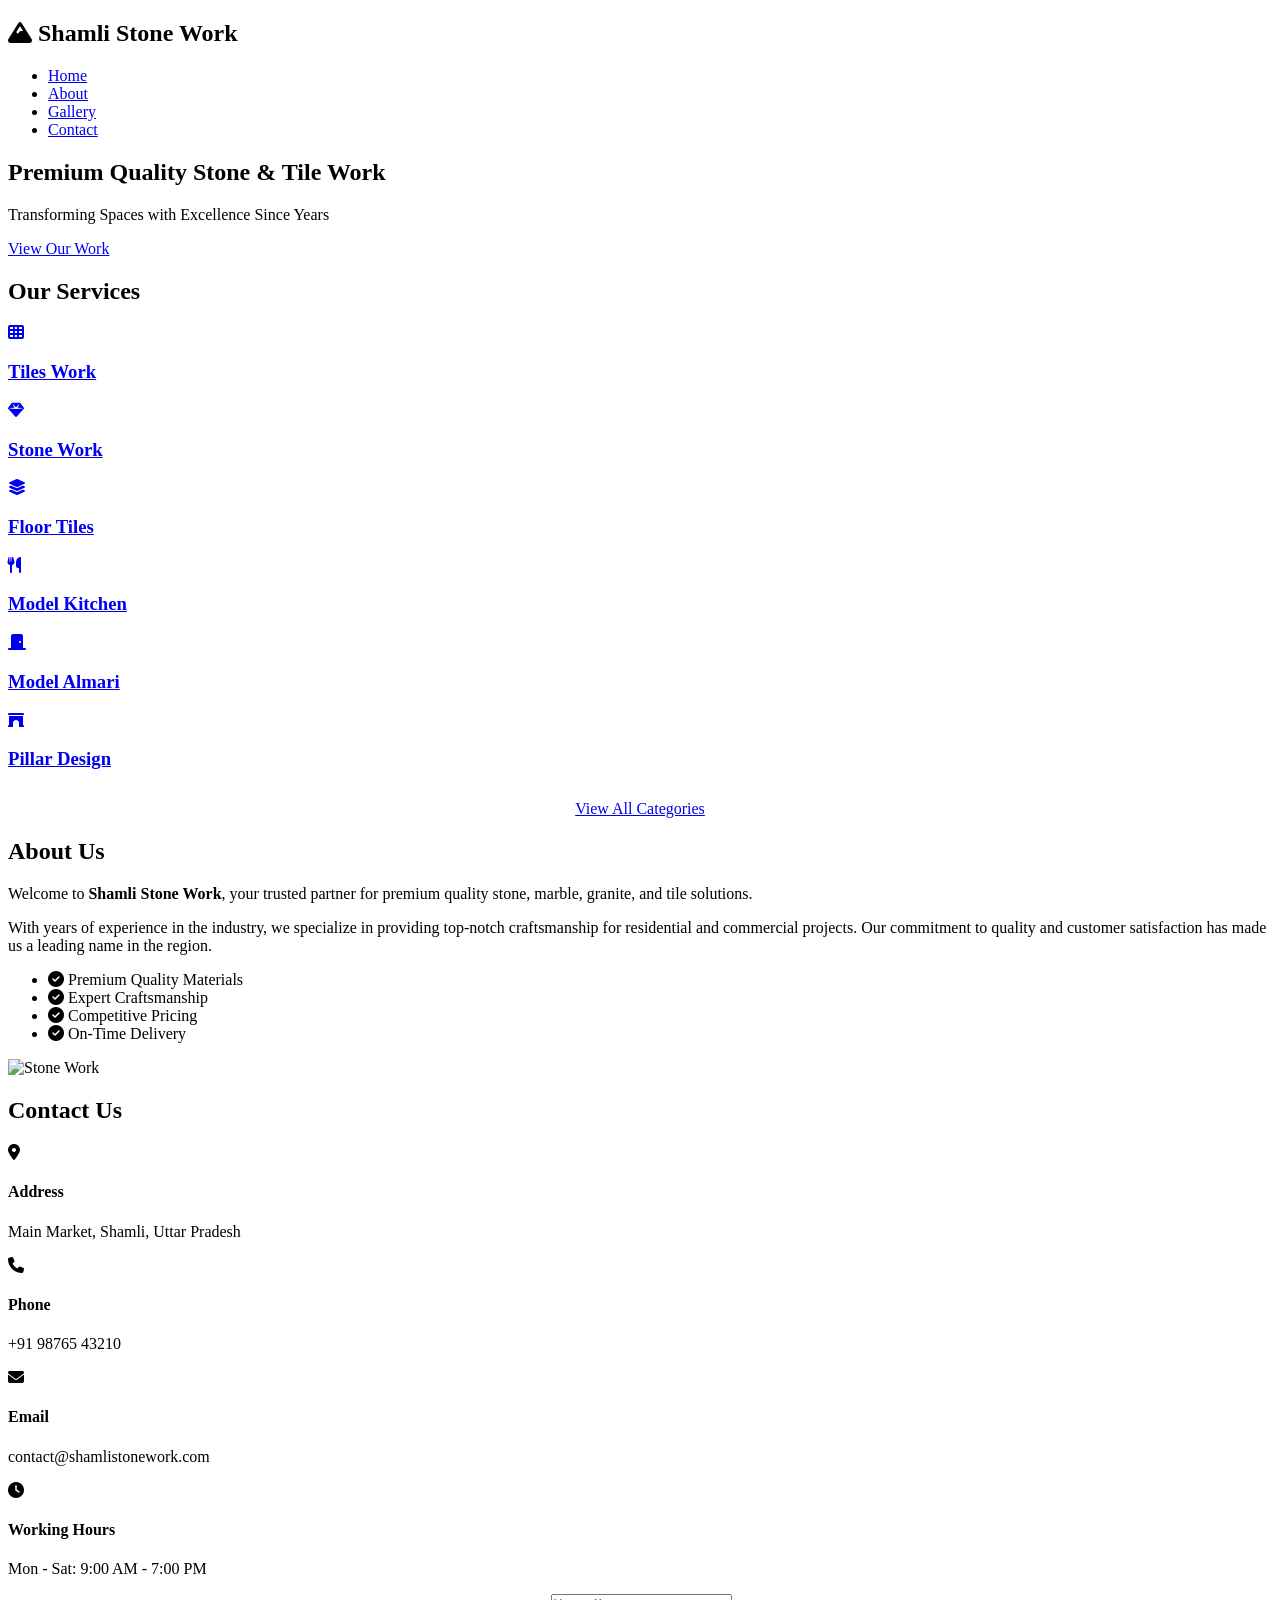
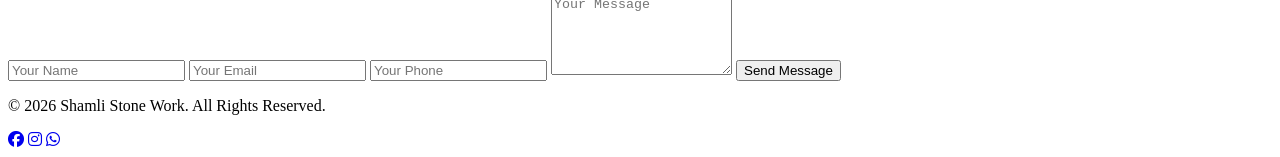
==== index.html @ d24a872f "index.html" ====
<!DOCTYPE html>
<html lang="hi">
<head>
    <meta charset="UTF-8">
    <meta name="viewport" content="width=device-width, initial-scale=1.0">
    <title>Shamli Stone Work - Premium Stone & Tile Solutions</title>
    <link rel="stylesheet" href="style.css">
    <link rel="stylesheet" href="https://cdnjs.cloudflare.com/ajax/libs/font-awesome/6.4.0/css/all.min.css">
</head>
<body>
    <!-- Navigation -->
    <nav class="navbar">
        <div class="container">
            <h1 class="logo"><i class="fas fa-mountain"></i> Shamli Stone Work</h1>
            <ul class="nav-links">
                <li><a href="#home">Home</a></li>
                <li><a href="#about">About</a></li>
                <li><a href="gallery.html">Gallery</a></li>
                <li><a href="#contact">Contact</a></li>
            </ul>
            <div class="burger">
                <div class="line1"></div>
                <div class="line2"></div>
                <div class="line3"></div>
            </div>
        </div>
    </nav>

    <!-- Hero Section -->
    <section id="home" class="hero">
        <div class="hero-content">
            <h1>Premium Quality Stone & Tile Work</h1>
            <p>Transforming Spaces with Excellence Since Years</p>
            <a href="gallery.html" class="btn-primary">View Our Work</a>
        </div>
    </section>

    <!-- Categories Section -->
    <section class="categories">
        <div class="container">
            <h2 class="section-title">Our Services</h2>
            <div class="category-grid">
                <a href="gallery.html#tiles-work" class="category-card">
                    <i class="fas fa-th"></i>
                    <h3>Tiles Work</h3>
                </a>
                <a href="gallery.html#stone" class="category-card">
                    <i class="fas fa-gem"></i>
                    <h3>Stone Work</h3>
                </a>
                <a href="gallery.html#floor-tiles" class="category-card">
                    <i class="fas fa-layer-group"></i>
                    <h3>Floor Tiles</h3>
                </a>
                <a href="gallery.html#model-kitchen" class="category-card">
                    <i class="fas fa-utensils"></i>
                    <h3>Model Kitchen</h3>
                </a>
                <a href="gallery.html#model-almari" class="category-card">
                    <i class="fas fa-door-closed"></i>
                    <h3>Model Almari</h3>
                </a>
                <a href="gallery.html#pillar-design" class="category-card">
                    <i class="fas fa-archway"></i>
                    <h3>Pillar Design</h3>
                </a>
            </div>
            <div style="text-align: center; margin-top: 30px;">
                <a href="gallery.html" class="btn-secondary">View All Categories</a>
            </div>
        </div>
    </section>

    <!-- About Section -->
    <section id="about" class="about">
        <div class="container">
            <h2 class="section-title">About Us</h2>
            <div class="about-content">
                <div class="about-text">
                    <p>Welcome to <strong>Shamli Stone Work</strong>, your trusted partner for premium quality stone, marble, granite, and tile solutions.</p>
                    <p>With years of experience in the industry, we specialize in providing top-notch craftsmanship for residential and commercial projects. Our commitment to quality and customer satisfaction has made us a leading name in the region.</p>
                    <ul class="features-list">
                        <li><i class="fas fa-check-circle"></i> Premium Quality Materials</li>
                        <li><i class="fas fa-check-circle"></i> Expert Craftsmanship</li>
                        <li><i class="fas fa-check-circle"></i> Competitive Pricing</li>
                        <li><i class="fas fa-check-circle"></i> On-Time Delivery</li>
                    </ul>
                </div>
                <div class="about-image">
                    <img src="https://images.unsplash.com/photo-1600607687939-ce8a6c25118c?w=600" alt="Stone Work">
                </div>
            </div>
        </div>
    </section>

    <!-- Contact Section -->
    <section id="contact" class="contact">
        <div class="container">
            <h2 class="section-title">Contact Us</h2>
            <div class="contact-grid">
                <div class="contact-info">
                    <div class="info-item">
                        <i class="fas fa-map-marker-alt"></i>
                        <div>
                            <h4>Address</h4>
                            <p>Main Market, Shamli, Uttar Pradesh</p>
                        </div>
                    </div>
                    <div class="info-item">
                        <i class="fas fa-phone"></i>
                        <div>
                            <h4>Phone</h4>
                            <p>+91 98765 43210</p>
                        </div>
                    </div>
                    <div class="info-item">
                        <i class="fas fa-envelope"></i>
                        <div>
                            <h4>Email</h4>
                            <p>contact@shamlistonework.com</p>
                        </div>
                    </div>
                    <div class="info-item">
                        <i class="fas fa-clock"></i>
                        <div>
                            <h4>Working Hours</h4>
                            <p>Mon - Sat: 9:00 AM - 7:00 PM</p>
                        </div>
                    </div>
                </div>
                <div class="contact-form">
                    <form>
                        <input type="text" placeholder="Your Name" required>
                        <input type="email" placeholder="Your Email" required>
                        <input type="tel" placeholder="Your Phone">
                        <textarea rows="5" placeholder="Your Message" required></textarea>
                        <button type="submit" class="btn-primary">Send Message</button>
                    </form>
                </div>
            </div>
        </div>
    </section>

    <!-- Footer -->
    <footer>
        <div class="container">
            <p>&copy; 2026 Shamli Stone Work. All Rights Reserved.</p>
            <div class="social-links">
                <a href="#"><i class="fab fa-facebook"></i></a>
                <a href="#"><i class="fab fa-instagram"></i></a>
                <a href="#"><i class="fab fa-whatsapp"></i></a>
            </div>
        </div>
    </footer>

    <script src="script.js"></script>
</body>
      </html>
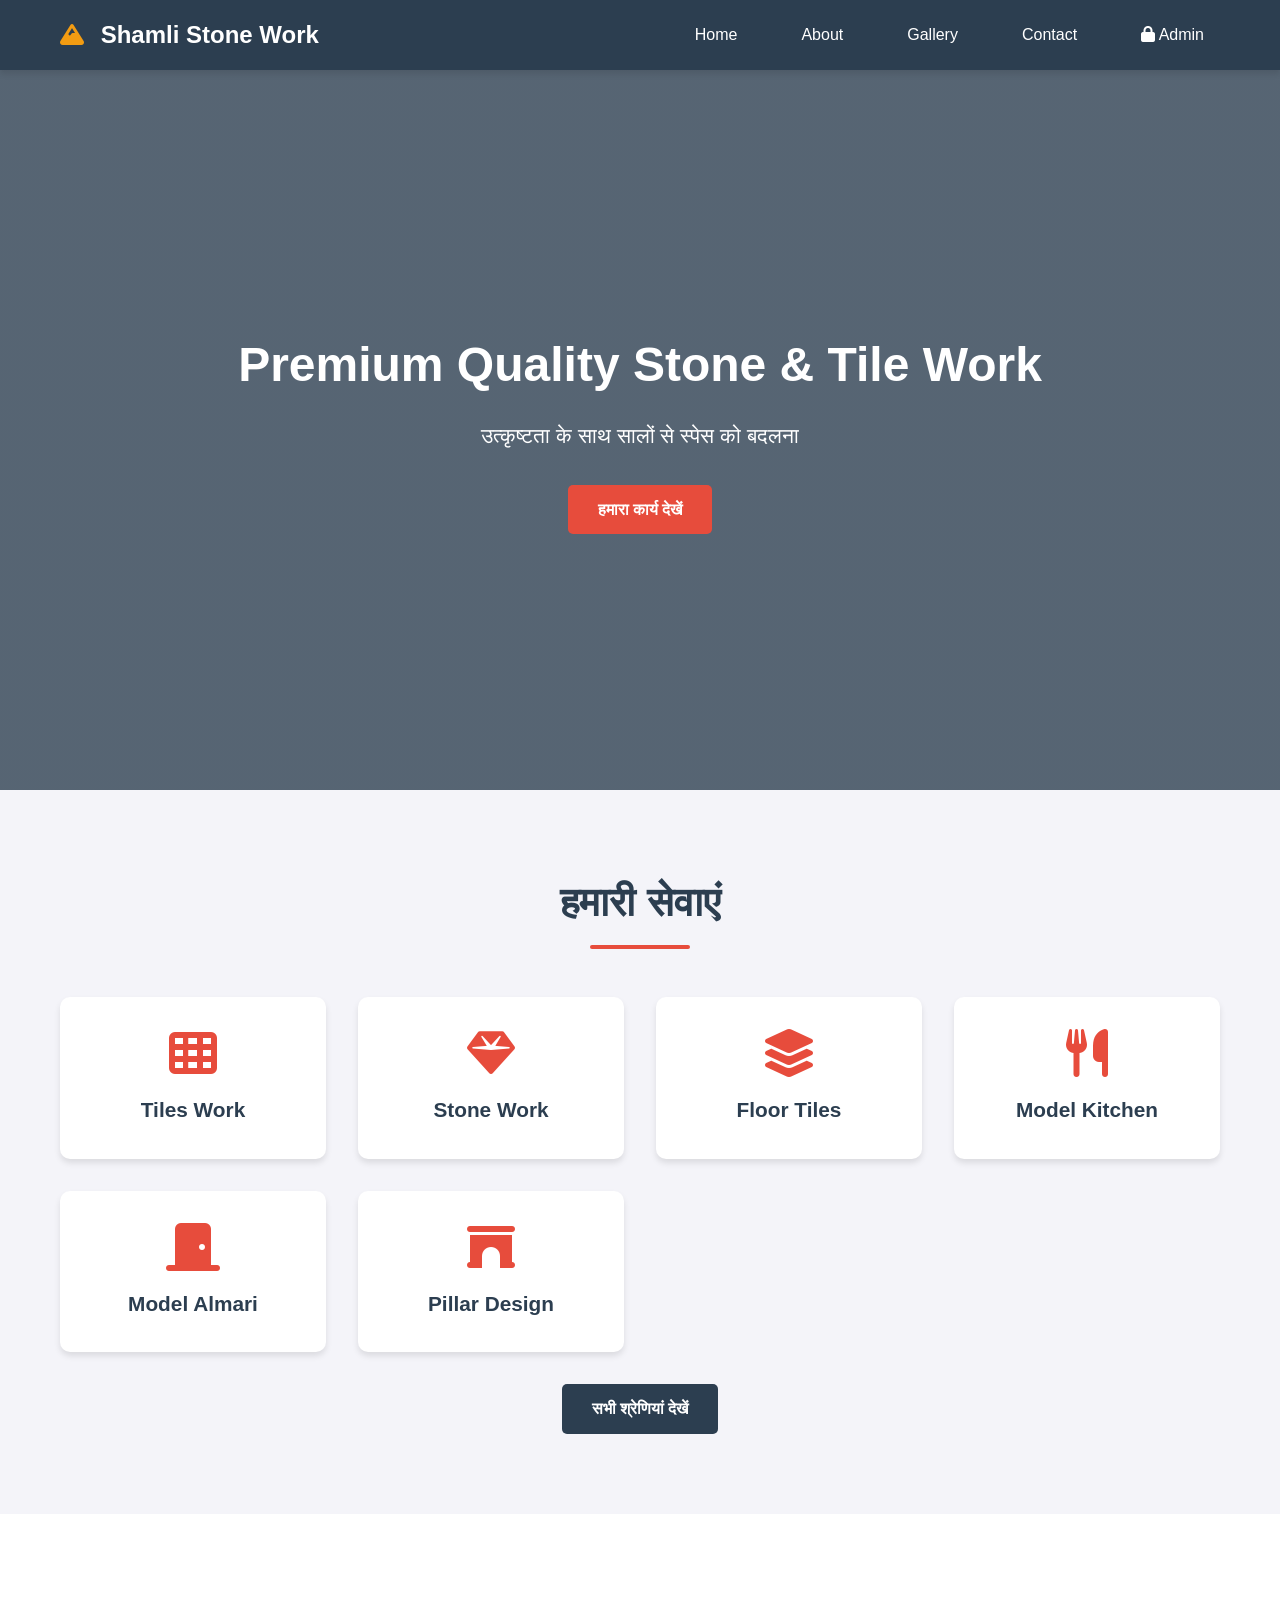
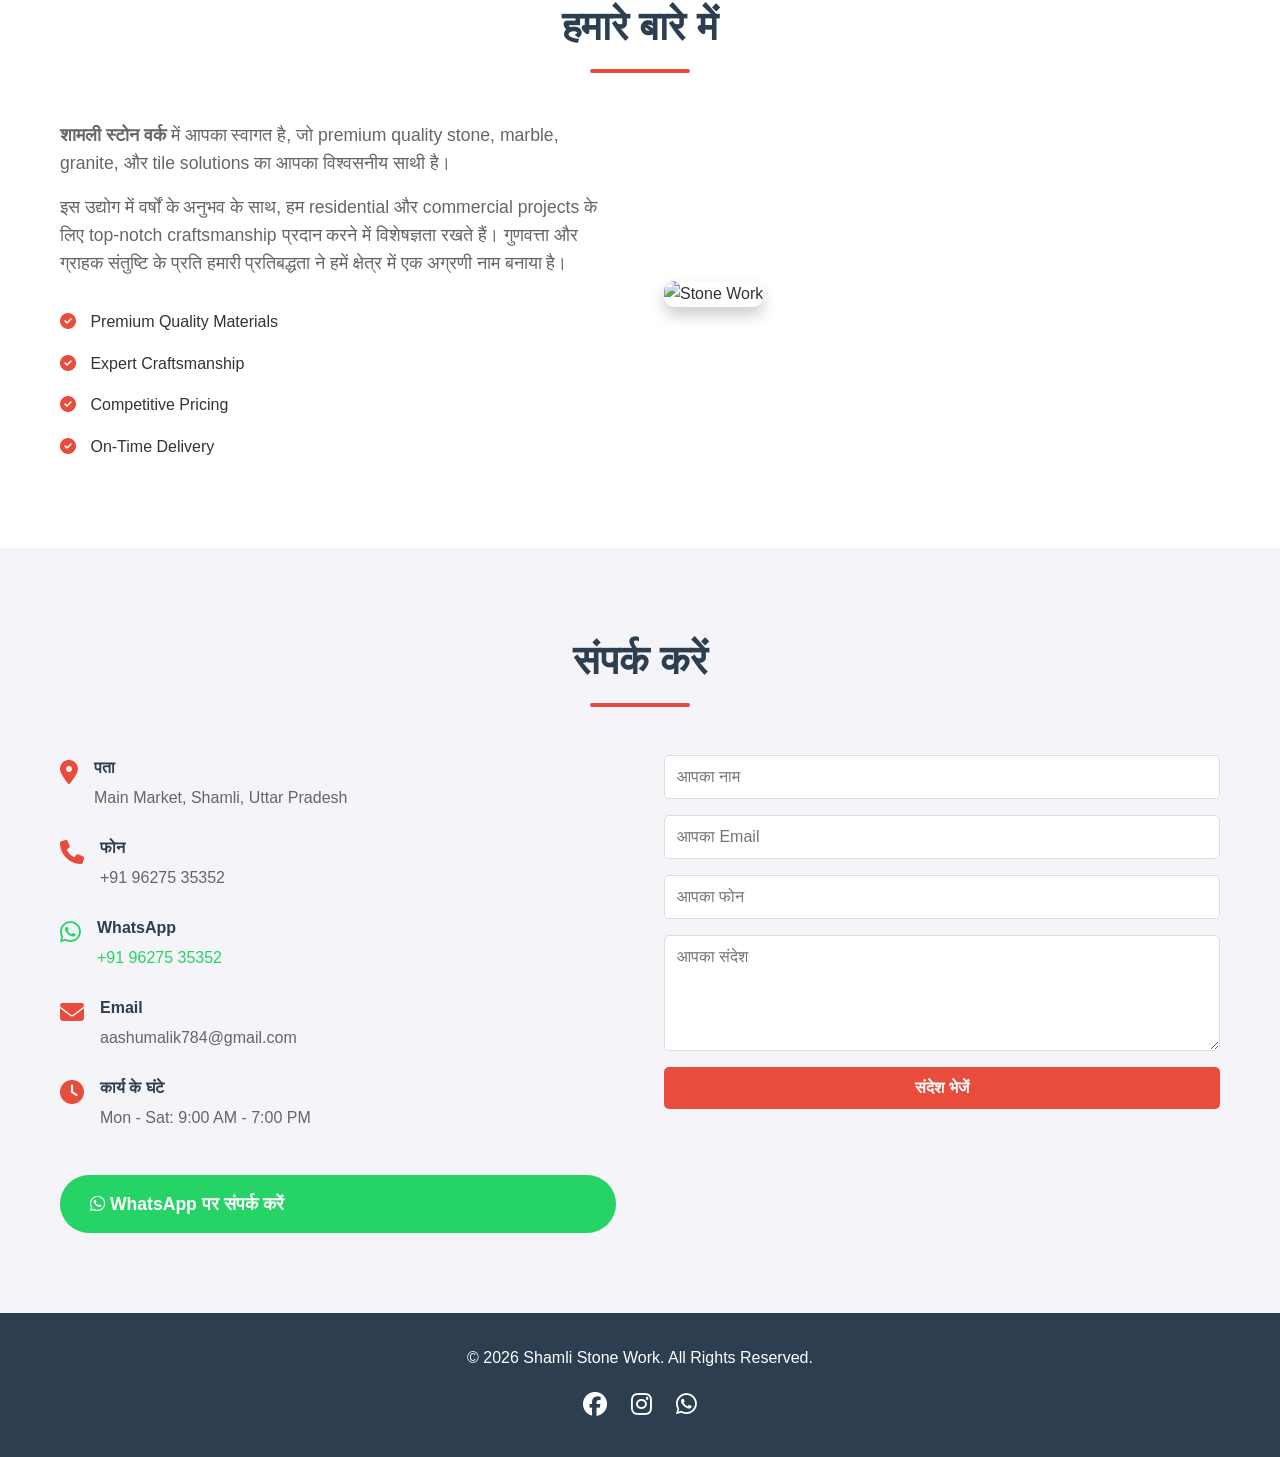
==== commit 160ef362: "index.html Updated the index.html file to include Hindi translations for various sections, added an " ====
--- a/index.html
+++ b/index.html
@@ -17,6 +17,7 @@
                 <li><a href="#about">About</a></li>
                 <li><a href="gallery.html">Gallery</a></li>
                 <li><a href="#contact">Contact</a></li>
+                <li><a href="login.html" class="admin-link"><i class="fas fa-lock"></i> Admin</a></li>
             </ul>
             <div class="burger">
                 <div class="line1"></div>
@@ -30,15 +31,15 @@
     <section id="home" class="hero">
         <div class="hero-content">
             <h1>Premium Quality Stone & Tile Work</h1>
-            <p>Transforming Spaces with Excellence Since Years</p>
-            <a href="gallery.html" class="btn-primary">View Our Work</a>
+            <p>उत्कृष्टता के साथ सालों से स्पेस को बदलना</p>
+            <a href="gallery.html" class="btn-primary">हमारा कार्य देखें</a>
         </div>
     </section>
 
     <!-- Categories Section -->
     <section class="categories">
         <div class="container">
-            <h2 class="section-title">Our Services</h2>
+            <h2 class="section-title">हमारी सेवाएं</h2>
             <div class="category-grid">
                 <a href="gallery.html#tiles-work" class="category-card">
                     <i class="fas fa-th"></i>
@@ -66,7 +67,7 @@
                 </a>
             </div>
             <div style="text-align: center; margin-top: 30px;">
-                <a href="gallery.html" class="btn-secondary">View All Categories</a>
+                <a href="gallery.html" class="btn-secondary">सभी श्रेणियां देखें</a>
             </div>
         </div>
     </section>
@@ -74,11 +75,11 @@
     <!-- About Section -->
     <section id="about" class="about">
         <div class="container">
-            <h2 class="section-title">About Us</h2>
+            <h2 class="section-title">हमारे बारे में</h2>
             <div class="about-content">
                 <div class="about-text">
-                    <p>Welcome to <strong>Shamli Stone Work</strong>, your trusted partner for premium quality stone, marble, granite, and tile solutions.</p>
-                    <p>With years of experience in the industry, we specialize in providing top-notch craftsmanship for residential and commercial projects. Our commitment to quality and customer satisfaction has made us a leading name in the region.</p>
+                    <p><strong>शामली स्टोन वर्क</strong> में आपका स्वागत है, जो premium quality stone, marble, granite, और tile solutions का आपका विश्वसनीय साथी है।</p>
+                    <p>इस उद्योग में वर्षों के अनुभव के साथ, हम residential और commercial projects के लिए top-notch craftsmanship प्रदान करने में विशेषज्ञता रखते हैं। गुणवत्ता और ग्राहक संतुष्टि के प्रति हमारी प्रतिबद्धता ने हमें क्षेत्र में एक अग्रणी नाम बनाया है।</p>
                     <ul class="features-list">
                         <li><i class="fas fa-check-circle"></i> Premium Quality Materials</li>
                         <li><i class="fas fa-check-circle"></i> Expert Craftsmanship</li>
@@ -96,45 +97,55 @@
     <!-- Contact Section -->
     <section id="contact" class="contact">
         <div class="container">
-            <h2 class="section-title">Contact Us</h2>
+            <h2 class="section-title">संपर्क करें</h2>
             <div class="contact-grid">
                 <div class="contact-info">
                     <div class="info-item">
                         <i class="fas fa-map-marker-alt"></i>
                         <div>
-                            <h4>Address</h4>
+                            <h4>पता</h4>
                             <p>Main Market, Shamli, Uttar Pradesh</p>
                         </div>
                     </div>
                     <div class="info-item">
                         <i class="fas fa-phone"></i>
                         <div>
-                            <h4>Phone</h4>
-                            <p>+91 98765 43210</p>
+                            <h4>फोन</h4>
+                            <p><a href="tel:+919627535352" style="color: inherit; text-decoration: none;">+91 96275 35352</a></p>
+                        </div>
+                    </div>
+                    <div class="info-item">
+                        <i class="fab fa-whatsapp" style="color: #25D366;"></i>
+                        <div>
+                            <h4>WhatsApp</h4>
+                            <p><a href="https://wa.me/919627535352" target="_blank" style="color: #25D366; text-decoration: none;">+91 96275 35352</a></p>
                         </div>
                     </div>
                     <div class="info-item">
                         <i class="fas fa-envelope"></i>
                         <div>
                             <h4>Email</h4>
-                            <p>contact@shamlistonework.com</p>
+                            <p><a href="mailto:aashumalik784@gmail.com" style="color: inherit; text-decoration: none;">aashumalik784@gmail.com</a></p>
                         </div>
                     </div>
                     <div class="info-item">
                         <i class="fas fa-clock"></i>
                         <div>
-                            <h4>Working Hours</h4>
+                            <h4>कार्य के घंटे</h4>
                             <p>Mon - Sat: 9:00 AM - 7:00 PM</p>
                         </div>
                     </div>
+                    <a href="https://wa.me/919627535352" target="_blank" class="whatsapp-btn" style="display: inline-block; margin-top: 20px; padding: 15px 30px; background: #25D366; color: white; text-decoration: none; border-radius: 50px; font-weight: bold; font-size: 1.1rem;">
+                        <i class="fab fa-whatsapp"></i> WhatsApp पर संपर्क करें
+                    </a>
                 </div>
                 <div class="contact-form">
                     <form>
-                        <input type="text" placeholder="Your Name" required>
-                        <input type="email" placeholder="Your Email" required>
-                        <input type="tel" placeholder="Your Phone">
-                        <textarea rows="5" placeholder="Your Message" required></textarea>
-                        <button type="submit" class="btn-primary">Send Message</button>
+                        <input type="text" placeholder="आपका नाम" required>
+                        <input type="email" placeholder="आपका Email" required>
+                        <input type="tel" placeholder="आपका फोन">
+                        <textarea rows="5" placeholder="आपका संदेश" required></textarea>
+                        <button type="submit" class="btn-primary">संदेश भेजें</button>
                     </form>
                 </div>
             </div>
@@ -146,13 +157,13 @@
         <div class="container">
             <p>&copy; 2026 Shamli Stone Work. All Rights Reserved.</p>
             <div class="social-links">
-                <a href="#"><i class="fab fa-facebook"></i></a>
-                <a href="#"><i class="fab fa-instagram"></i></a>
-                <a href="#"><i class="fab fa-whatsapp"></i></a>
+                <a href="https://facebook.com" target="_blank" class="facebook"><i class="fab fa-facebook"></i></a>
+                <a href="https://instagram.com" target="_blank" class="instagram"><i class="fab fa-instagram"></i></a>
+                <a href="https://wa.me/919627535352" target="_blank" class="whatsapp"><i class="fab fa-whatsapp"></i></a>
             </div>
         </div>
     </footer>
 
     <script src="script.js"></script>
 </body>
-      </html>
+</html>
--- a/style.css
+++ b/style.css
@@ -0,0 +1,554 @@
+/* Reset & Base Styles */
+* {
+    margin: 0;
+    padding: 0;
+    box-sizing: border-box;
+}
+
+:root {
+    --primary-color: #2c3e50;
+    --secondary-color: #e74c3c;
+    --accent-color: #f39c12;
+    --text-dark: #333;
+    --text-light: #666;
+    --bg-light: #f4f4f9;
+    --white: #ffffff;
+    --shadow: 0 4px 6px rgba(0,0,0,0.1);
+    --shadow-hover: 0 8px 15px rgba(0,0,0,0.2);
+}
+
+body {
+    font-family: 'Segoe UI', Tahoma, Geneva, Verdana, sans-serif;
+    line-height: 1.6;
+    color: var(--text-dark);
+    overflow-x: hidden;
+}
+
+.container {
+    max-width: 1200px;
+    margin: 0 auto;
+    padding: 0 20px;
+}
+
+/* Navigation */
+.navbar {
+    background: var(--primary-color);
+    color: var(--white);
+    padding: 1rem 0;
+    position: sticky;
+    top: 0;
+    z-index: 1000;
+    box-shadow: var(--shadow);
+}
+
+.navbar .container {
+    display: flex;
+    justify-content: space-between;
+    align-items: center;
+}
+
+.logo {
+    font-size: 1.5rem;
+    font-weight: bold;
+}
+
+.logo i {
+    color: var(--accent-color);
+    margin-right: 10px;
+}
+
+.nav-links {
+    display: flex;
+    list-style: none;
+    gap: 2rem;
+}
+
+.nav-links a {
+    color: var(--white);
+    text-decoration: none;
+    font-weight: 500;
+    transition: color 0.3s;
+    padding: 0.5rem 1rem;
+    border-radius: 5px;
+}
+
+.nav-links a:hover,
+.nav-links a.active {
+    color: var(--accent-color);
+    background: rgba(255,255,255,0.1);
+}
+
+.burger {
+    display: none;
+    flex-direction: column;
+    cursor: pointer;
+    gap: 5px;
+}
+
+.burger div {
+    width: 25px;
+    height: 3px;
+    background: var(--white);
+    transition: 0.3s;
+}
+
+/* Hero Section */
+.hero {
+    background: linear-gradient(rgba(44, 62, 80, 0.8), rgba(44, 62, 80, 0.8)),
+                url('https://images.unsplash.com/photo-1600585154340-be6161a56a0c?w=1200') center/cover;
+    height: 80vh;
+    display: flex;
+    align-items: center;
+    justify-content: center;
+    text-align: center;
+    color: var(--white);
+}
+
+.hero-content h1 {
+    font-size: 3rem;
+    margin-bottom: 1rem;
+    animation: fadeInUp 1s ease;
+}
+
+.hero-content p {
+    font-size: 1.3rem;
+    margin-bottom: 2rem;
+    animation: fadeInUp 1s ease 0.2s both;
+}
+
+/* Buttons */
+.btn-primary, .btn-secondary {
+    display: inline-block;
+    padding: 12px 30px;
+    border: none;
+    border-radius: 5px;
+    cursor: pointer;
+    font-size: 1rem;
+    text-decoration: none;
+    transition: all 0.3s;
+    font-weight: 600;
+}
+
+.btn-primary {
+    background: var(--secondary-color);
+    color: var(--white);
+}
+
+.btn-primary:hover {
+    background: #c0392b;
+    transform: translateY(-2px);
+    box-shadow: var(--shadow-hover);
+}
+
+.btn-secondary {
+    background: var(--primary-color);
+    color: var(--white);
+}
+
+.btn-secondary:hover {
+    background: #1a252f;
+    transform: translateY(-2px);
+}
+
+/* Section Titles */
+.section-title {
+    text-align: center;
+    font-size: 2.5rem;
+    margin-bottom: 3rem;
+    color: var(--primary-color);
+    position: relative;
+    padding-bottom: 15px;
+}
+
+.section-title::after {
+    content: '';
+    position: absolute;
+    bottom: 0;
+    left: 50%;
+    transform: translateX(-50%);
+    width: 100px;
+    height: 4px;
+    background: var(--secondary-color);
+    border-radius: 2px;
+}
+
+/* Categories Section */
+.categories {
+    padding: 5rem 0;
+    background: var(--bg-light);
+}
+
+.category-grid {
+    display: grid;
+    grid-template-columns: repeat(auto-fit, minmax(250px, 1fr));
+    gap: 2rem;
+    margin-bottom: 2rem;
+}
+
+.category-card {
+    background: var(--white);
+    padding: 2rem;
+    border-radius: 10px;
+    text-align: center;
+    text-decoration: none;
+    color: var(--text-dark);
+    box-shadow: var(--shadow);
+    transition: all 0.3s;
+}
+
+.category-card:hover {
+    transform: translateY(-10px);
+    box-shadow: var(--shadow-hover);
+}
+
+.category-card i {
+    font-size: 3rem;
+    color: var(--secondary-color);
+    margin-bottom: 1rem;
+}
+
+.category-card h3 {
+    color: var(--primary-color);
+    font-size: 1.3rem;
+}
+
+/* About Section */
+.about {
+    padding: 5rem 0;
+}
+
+.about-content {
+    display: grid;
+    grid-template-columns: 1fr 1fr;
+    gap: 3rem;
+    align-items: center;
+}
+
+.about-text p {
+    margin-bottom: 1rem;
+    color: var(--text-light);
+    font-size: 1.1rem;
+}
+
+.features-list {
+    list-style: none;
+    margin-top: 1.5rem;
+}
+
+.features-list li {
+    padding: 0.5rem 0;
+    color: var(--text-dark);
+}
+
+.features-list i {
+    color: var(--secondary-color);
+    margin-right: 10px;
+}
+
+.about-image img {
+    width: 100%;
+    border-radius: 10px;
+    box-shadow: var(--shadow-hover);
+}
+
+/* Contact Section */
+.contact {
+    padding: 5rem 0;
+    background: var(--bg-light);
+}
+
+.contact-grid {
+    display: grid;
+    grid-template-columns: 1fr 1fr;
+    gap: 3rem;
+}
+
+.contact-info {
+    display: flex;
+    flex-direction: column;
+    gap: 1.5rem;
+}
+
+.info-item {
+    display: flex;
+    gap: 1rem;
+    align-items: flex-start;
+}
+
+.info-item i {
+    font-size: 1.5rem;
+    color: var(--secondary-color);
+    margin-top: 5px;
+}
+
+.info-item h4 {
+    color: var(--primary-color);
+    margin-bottom: 0.3rem;
+}
+
+.info-item p {
+    color: var(--text-light);
+}
+
+.contact-form form {
+    display: flex;
+    flex-direction: column;
+    gap: 1rem;
+}
+
+.contact-form input,
+.contact-form textarea {
+    padding: 12px;
+    border: 1px solid #ddd;
+    border-radius: 5px;
+    font-size: 1rem;
+    font-family: inherit;
+}
+
+.contact-form input:focus,
+.contact-form textarea:focus {
+    outline: none;
+    border-color: var(--secondary-color);
+}
+
+/* Footer */
+footer {
+    background: var(--primary-color);
+    color: var(--white);
+    padding: 2rem 0;
+    text-align: center;
+}
+
+.social-links {
+    margin-top: 1rem;
+}
+
+.social-links a {
+    color: var(--white);
+    font-size: 1.5rem;
+    margin: 0 10px;
+    transition: color 0.3s;
+}
+
+.social-links a:hover {
+    color: var(--accent-color);
+}
+
+/* Gallery Page Styles */
+.page-header {
+    background: linear-gradient(rgba(44, 62, 80, 0.9), rgba(44, 62, 80, 0.9)),
+                url('https://images.unsplash.com/photo-1600566753190-17f0baa2a6c3?w=1200') center/cover;
+    color: var(--white);
+    text-align: center;
+    padding: 5rem 0;
+}
+
+.page-header h1 {
+    font-size: 3rem;
+    margin-bottom: 1rem;
+}
+
+/* Gallery Filter */
+.gallery-filter {
+    padding: 2rem 0;
+    background: var(--bg-light);
+    position: sticky;
+    top: 70px;
+    z-index: 100;
+    box-shadow: var(--shadow);
+}
+
+.gallery-filter .container {
+    display: flex;
+    flex-wrap: wrap;
+    gap: 10px;
+    justify-content: center;
+}
+
+.filter-btn {
+    padding: 10px 20px;
+    border: 2px solid var(--primary-color);
+    background: var(--white);
+    color: var(--primary-color);
+    border-radius: 25px;
+    cursor: pointer;
+    font-weight: 600;
+    transition: all 0.3s;
+}
+
+.filter-btn:hover,
+.filter-btn.active {
+    background: var(--primary-color);
+    color: var(--white);
+}
+
+/* Gallery Section */
+.gallery-section {
+    padding: 3rem 0;
+}
+
+.gallery-category {
+    margin-bottom: 4rem;
+    scroll-margin-top: 150px;
+}
+
+.category-title {
+    font-size: 2rem;
+    color: var(--primary-color);
+    margin-bottom: 1.5rem;
+    padding-bottom: 10px;
+    border-bottom: 3px solid var(--secondary-color);
+    display: inline-block;
+}
+
+.category-title i {
+    margin-right: 10px;
+    color: var(--secondary-color);
+}
+
+.gallery-grid {
+    display: grid;
+    grid-template-columns: repeat(auto-fill, minmax(300px, 1fr));
+    gap: 20px;
+}
+
+.gallery-item {
+    position: relative;
+    overflow: hidden;
+    border-radius: 10px;
+    box-shadow: var(--shadow);
+    cursor: pointer;
+    height: 250px;
+}
+
+.gallery-item img {
+    width: 100%;
+    height: 100%;
+    object-fit: cover;
+    transition: transform 0.3s;
+}
+
+.gallery-item:hover img {
+    transform: scale(1.1);
+}
+
+.overlay {
+    position: absolute;
+    bottom: 0;
+    left: 0;
+    right: 0;
+    background: linear-gradient(transparent, rgba(0,0,0,0.8));
+    color: var(--white);
+    padding: 20px;
+    transform: translateY(100%);
+    transition: transform 0.3s;
+}
+
+.gallery-item:hover .overlay {
+    transform: translateY(0);
+}
+
+/* Lightbox */
+.lightbox {
+    display: none;
+    position: fixed;
+    z-index: 2000;
+    left: 0;
+    top: 0;
+    width: 100%;
+    height: 100%;
+    background: rgba(0,0,0,0.95);
+    animation: fadeIn 0.3s;
+}
+
+.lightbox-content {
+    margin: auto;
+    display: block;
+    max-width: 90%;
+    max-height: 80vh;
+    margin-top: 50px;
+    border-radius: 10px;
+}
+
+.lightbox-caption {
+    text-align: center;
+    color: var(--white);
+    padding: 20px;
+    font-size: 1.2rem;
+}
+
+.close-lightbox {
+    position: absolute;
+    top: 20px;
+    right: 40px;
+    color: var(--white);
+    font-size: 40px;
+    font-weight: bold;
+    cursor: pointer;
+    transition: 0.3s;
+}
+
+.close-lightbox:hover {
+    color: var(--secondary-color);
+}
+
+/* Animations */
+@keyframes fadeInUp {
+    from {
+        opacity: 0;
+        transform: translateY(30px);
+    }
+    to {
+        opacity: 1;
+        transform: translateY(0);
+    }
+}
+
+@keyframes fadeIn {
+    from { opacity: 0; }
+    to { opacity: 1; }
+}
+
+/* Responsive */
+@media (max-width: 768px) {
+    .nav-links {
+        position: fixed;
+        right: -100%;
+        top: 70px;
+        flex-direction: column;
+        background: var(--primary-color);
+        width: 100%;
+        text-align: center;
+        transition: 0.3s;
+        padding: 2rem 0;
+        gap: 1rem;
+    }
+
+    .nav-links.active {
+        right: 0;
+    }
+
+    .burger {
+        display: flex;
+    }
+
+    .hero-content h1 {
+        font-size: 2rem;
+    }
+
+    .about-content,
+    .contact-grid {
+        grid-template-columns: 1fr;
+    }
+
+    .gallery-filter .container {
+        overflow-x: auto;
+        flex-wrap: nowrap;
+        justify-content: flex-start;
+        padding: 0 10px;
+    }
+
+    .filter-btn {
+        flex-shrink: 0;
+    }
+  }
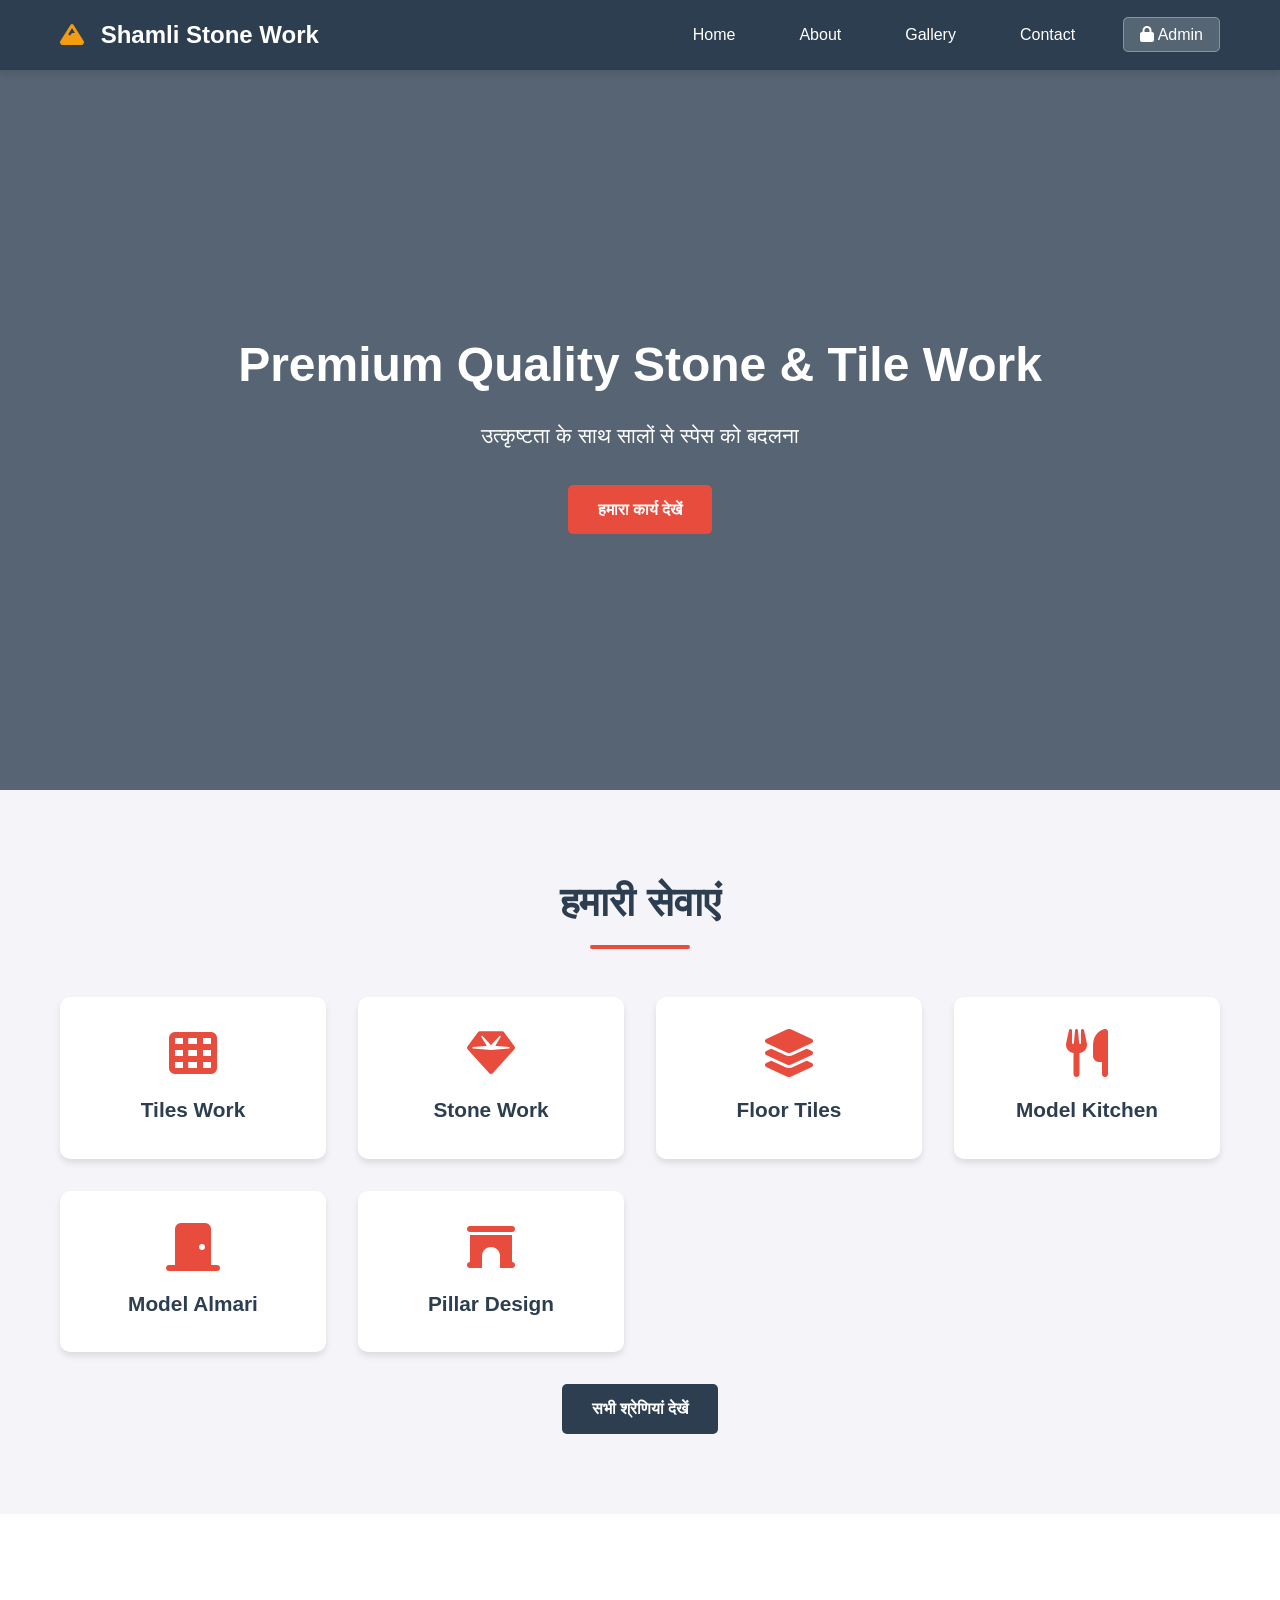
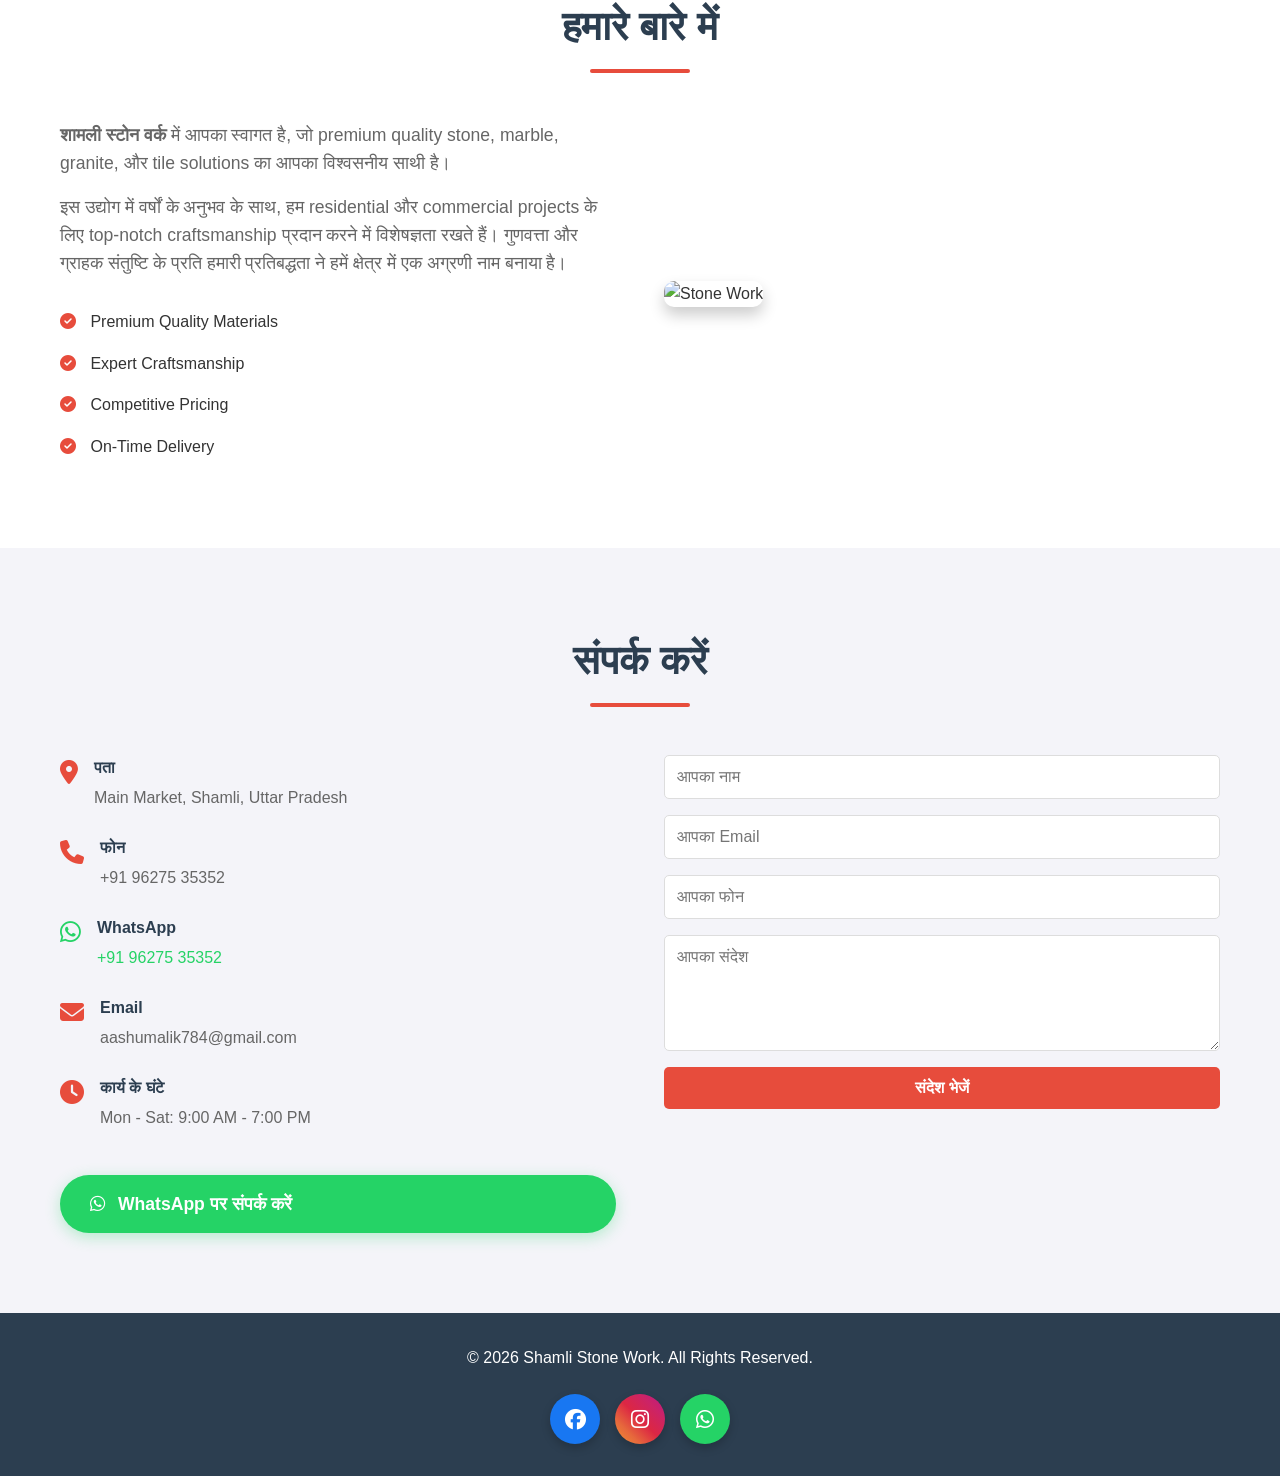
==== commit 88f058d1: "index.html" ====
--- a/index.html
+++ b/index.html
@@ -6,6 +6,18 @@
     <title>Shamli Stone Work - Premium Stone & Tile Solutions</title>
     <link rel="stylesheet" href="style.css">
     <link rel="stylesheet" href="https://cdnjs.cloudflare.com/ajax/libs/font-awesome/6.4.0/css/all.min.css">
+    
+    <!-- PWA Meta Tags -->
+    <link rel="manifest" href="manifest.json">
+    <meta name="theme-color" content="#2c3e50">
+    <meta name="mobile-web-app-capable" content="yes">
+    <meta name="apple-mobile-web-app-capable" content="yes">
+    <meta name="apple-mobile-web-app-status-bar-style" content="black-translucent">
+    <meta name="apple-mobile-web-app-title" content="Shamli Stone Work">
+    
+    <!-- Favicon -->
+    <link rel="icon" type="image/png" sizes="192x192" href="icon-192.png">
+    <link rel="apple-touch-icon" href="icon-192.png">
 </head>
 <body>
     <!-- Navigation -->
@@ -165,5 +177,18 @@
     </footer>
 
     <script src="script.js"></script>
+    
+    <!-- PWA Service Worker Registration -->
+    <script>
+        if ('serviceWorker' in navigator) {
+            navigator.serviceWorker.register('/service-worker.js')
+                .then(registration => {
+                    console.log('✅ Service Worker registered successfully:', registration.scope);
+                })
+                .catch(error => {
+                    console.log('❌ Service Worker registration failed:', error);
+                });
+        }
+    </script>
 </body>
-</html>
+        </html>
--- a/style.css
+++ b/style.css
@@ -15,6 +15,11 @@
     --white: #ffffff;
     --shadow: 0 4px 6px rgba(0,0,0,0.1);
     --shadow-hover: 0 8px 15px rgba(0,0,0,0.2);
+    /* Social Media Colors */
+    --facebook-color: #1877F2;
+    --instagram-gradient: linear-gradient(45deg, #f09433 0%, #e6683c 25%, #dc2743 50%, #cc2366 75%, #bc1888 100%);
+    --whatsapp-color: #25D366;
+    --whatsapp-dark: #128C7E;
 }
 
 body {
@@ -76,6 +81,11 @@
 .nav-links a.active {
     color: var(--accent-color);
     background: rgba(255,255,255,0.1);
+}
+
+.admin-link {
+    background: rgba(255,255,255,0.2);
+    border: 1px solid rgba(255,255,255,0.3);
 }
 
 .burger {
@@ -290,6 +300,11 @@
     color: var(--text-light);
 }
 
+/* WhatsApp Specific Icon Color */
+.info-item .fa-whatsapp {
+    color: var(--whatsapp-color) !important;
+}
+
 .contact-form form {
     display: flex;
     flex-direction: column;
@@ -311,6 +326,32 @@
     border-color: var(--secondary-color);
 }
 
+/* WhatsApp Button */
+.whatsapp-btn {
+    display: inline-block;
+    margin-top: 20px;
+    padding: 15px 30px;
+    background: var(--whatsapp-color);
+    color: white !important;
+    text-decoration: none;
+    border-radius: 50px;
+    font-weight: bold;
+    font-size: 1.1rem;
+    transition: all 0.3s;
+    box-shadow: 0 4px 15px rgba(37, 211, 102, 0.3);
+}
+
+.whatsapp-btn:hover {
+    background: var(--whatsapp-dark);
+    transform: translateY(-2px);
+    box-shadow: 0 6px 20px rgba(37, 211, 102, 0.4);
+}
+
+.whatsapp-btn i {
+    color: white !important;
+    margin-right: 8px;
+}
+
 /* Footer */
 footer {
     background: var(--primary-color);
@@ -319,19 +360,62 @@
     text-align: center;
 }
 
+/* Footer Social Links with Original Brand Colors */
 .social-links {
-    margin-top: 1rem;
+    margin-top: 1.5rem;
+    display: flex;
+    justify-content: center;
+    gap: 15px;
+    flex-wrap: wrap;
 }
 
 .social-links a {
     color: var(--white);
-    font-size: 1.5rem;
-    margin: 0 10px;
-    transition: color 0.3s;
-}
-
-.social-links a:hover {
-    color: var(--accent-color);
+    font-size: 1.3rem;
+    transition: all 0.3s;
+    width: 50px;
+    height: 50px;
+    display: flex;
+    align-items: center;
+    justify-content: center;
+    border-radius: 50%;
+    text-decoration: none;
+    box-shadow: 0 4px 10px rgba(0,0,0,0.2);
+}
+
+/* Facebook - Original Blue */
+.social-links a.facebook {
+    background: #1877F2;
+    color: white;
+}
+
+.social-links a.facebook:hover {
+    background: #0d65d9;
+    transform: translateY(-5px);
+    box-shadow: 0 8px 20px rgba(24, 119, 242, 0.5);
+}
+
+/* Instagram - Original Gradient */
+.social-links a.instagram {
+    background: linear-gradient(45deg, #f09433 0%, #e6683c 25%, #dc2743 50%, #cc2366 75%, #bc1888 100%);
+    color: white;
+}
+
+.social-links a.instagram:hover {
+    transform: translateY(-5px);
+    box-shadow: 0 8px 20px rgba(220, 39, 67, 0.5);
+}
+
+/* WhatsApp - Original Green */
+.social-links a.whatsapp {
+    background: #25D366;
+    color: white;
+}
+
+.social-links a.whatsapp:hover {
+    background: #128C7E;
+    transform: translateY(-5px);
+    box-shadow: 0 8px 20px rgba(37, 211, 102, 0.5);
 }
 
 /* Gallery Page Styles */
@@ -551,4 +635,15 @@
     .filter-btn {
         flex-shrink: 0;
     }
-  }
+
+    .social-links a {
+        width: 45px;
+        height: 45px;
+        font-size: 1.2rem;
+    }
+
+    .whatsapp-btn {
+        padding: 12px 25px;
+        font-size: 1rem;
+    }
+}
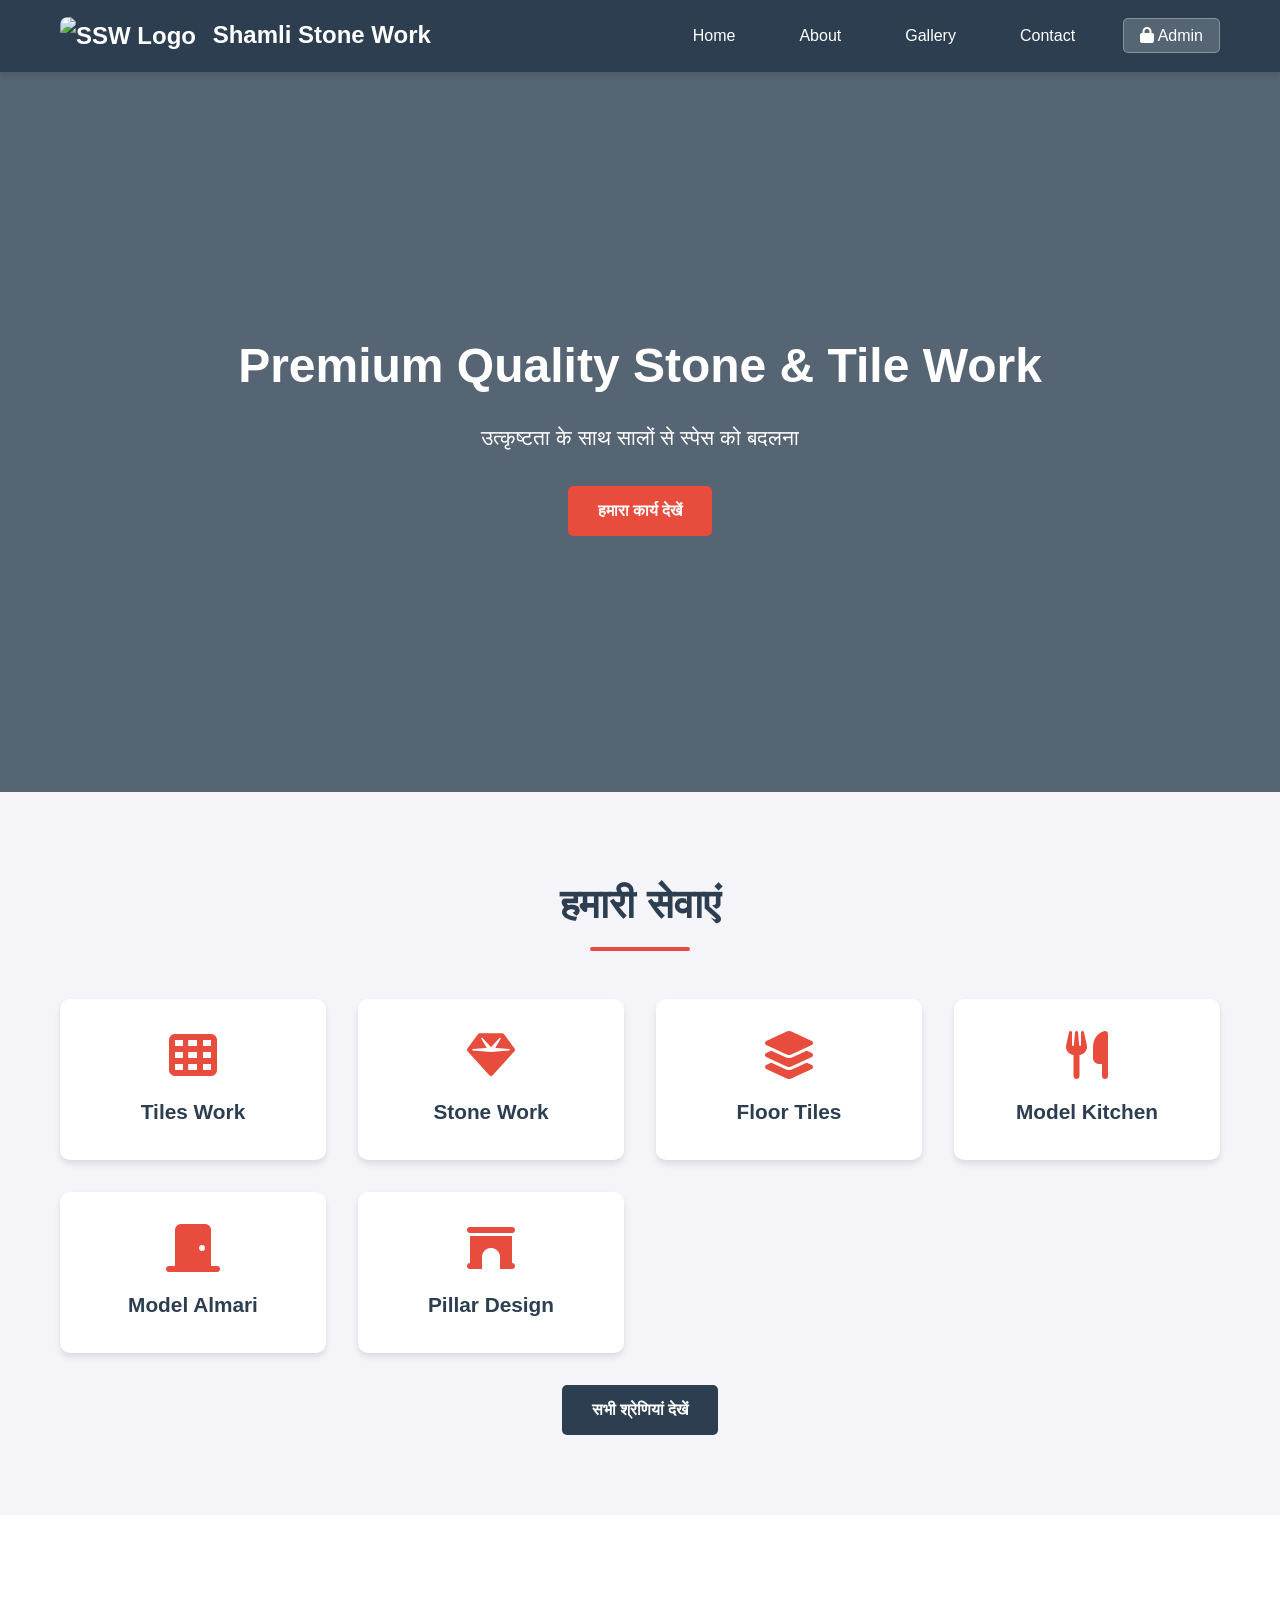
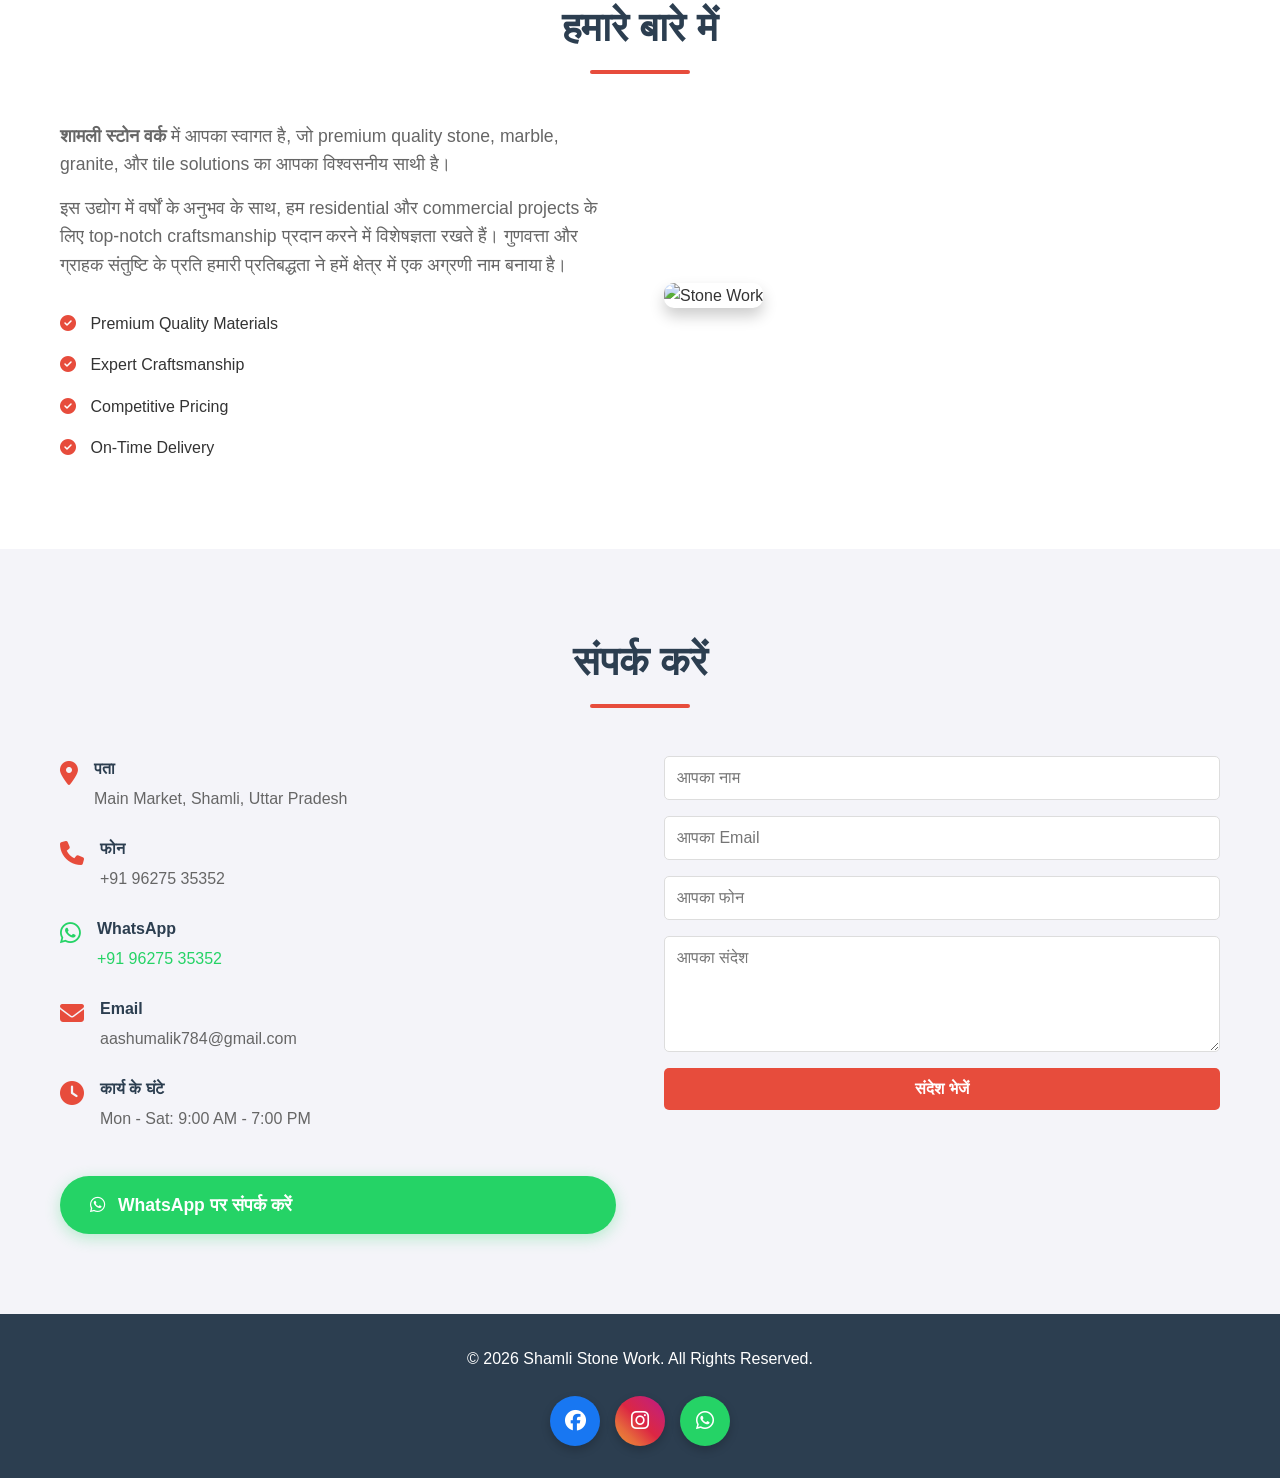
==== commit b2f8cdcf: "index.html" ====
--- a/index.html
+++ b/index.html
@@ -23,7 +23,10 @@
     <!-- Navigation -->
     <nav class="navbar">
         <div class="container">
-            <h1 class="logo"><i class="fas fa-mountain"></i> Shamli Stone Work</h1>
+            <h1 class="logo">
+                <img src="icon-192.png" alt="SSW Logo" style="height: 50px; width: 50px; vertical-align: middle; margin-right: 10px; border-radius: 8px;">
+                Shamli Stone Work
+            </h1>
             <ul class="nav-links">
                 <li><a href="#home">Home</a></li>
                 <li><a href="#about">About</a></li>
@@ -191,4 +194,4 @@
         }
     </script>
 </body>
-        </html>
+    </html>
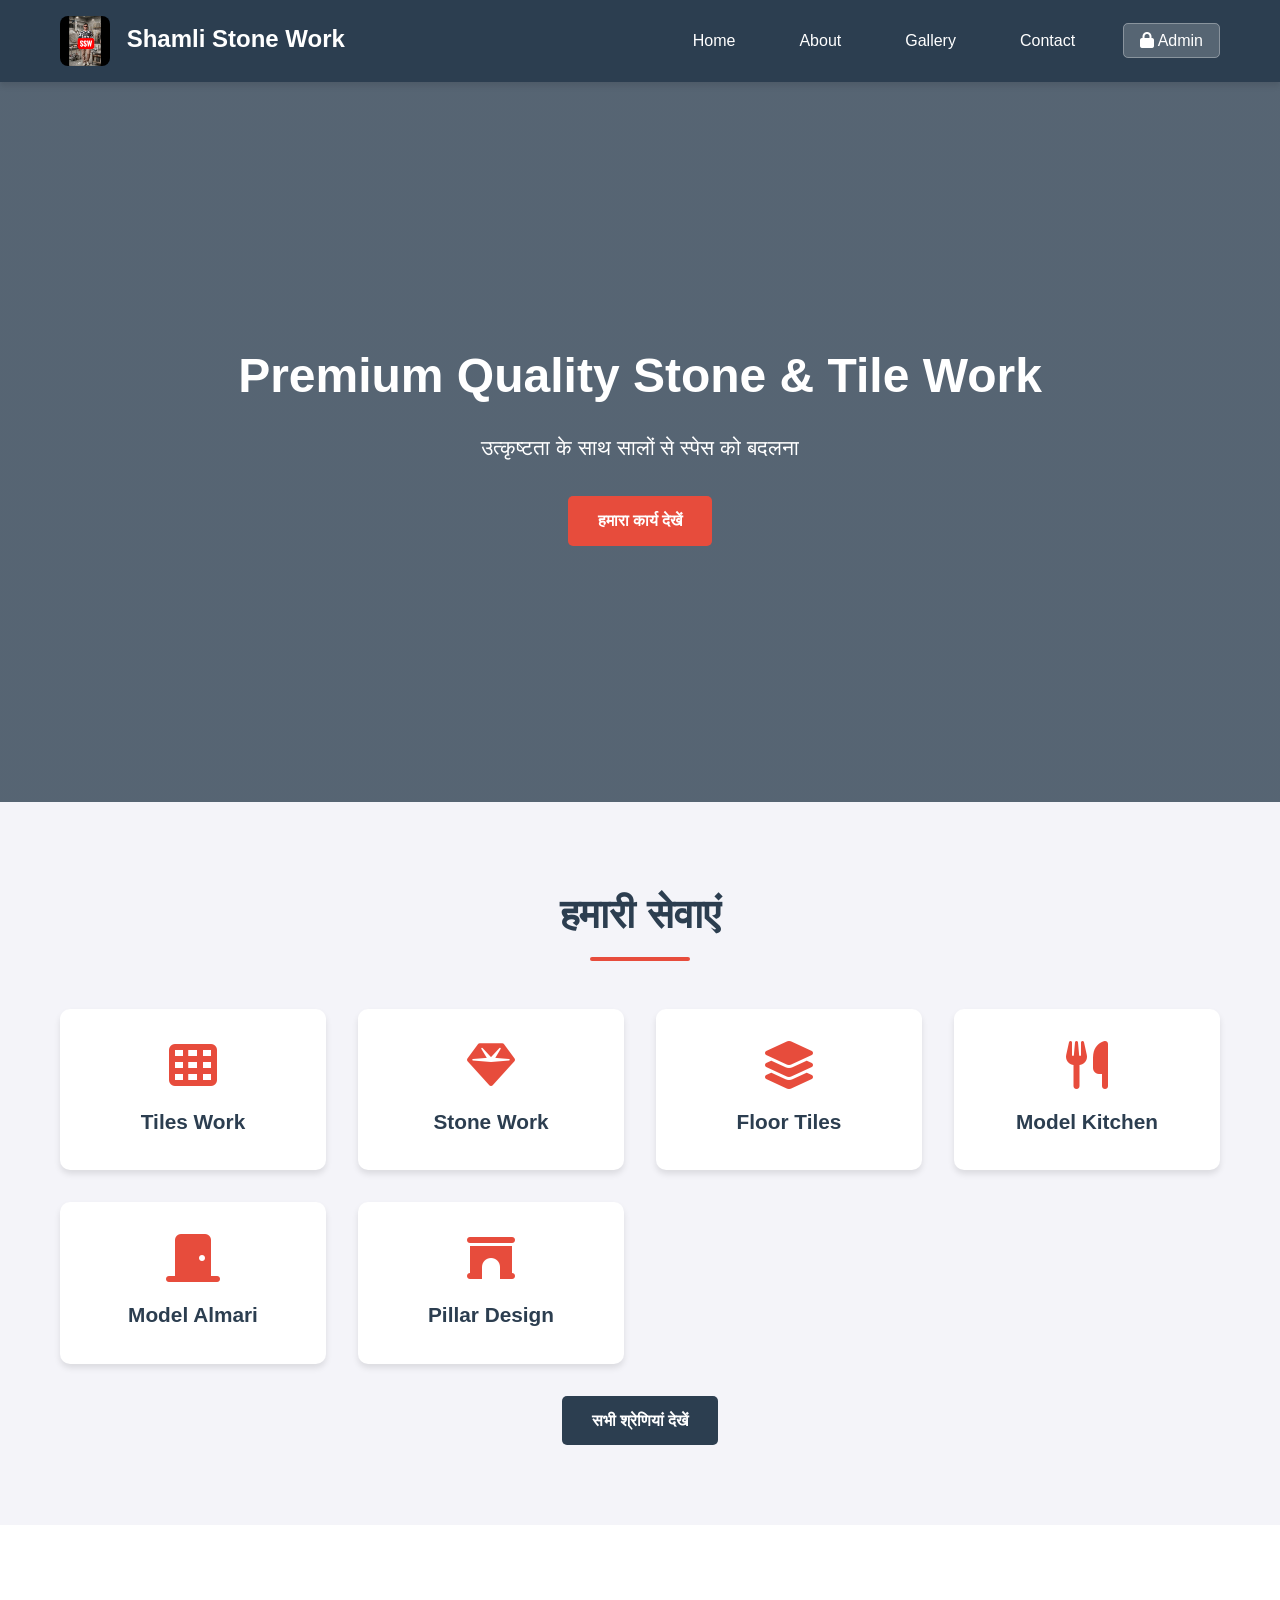
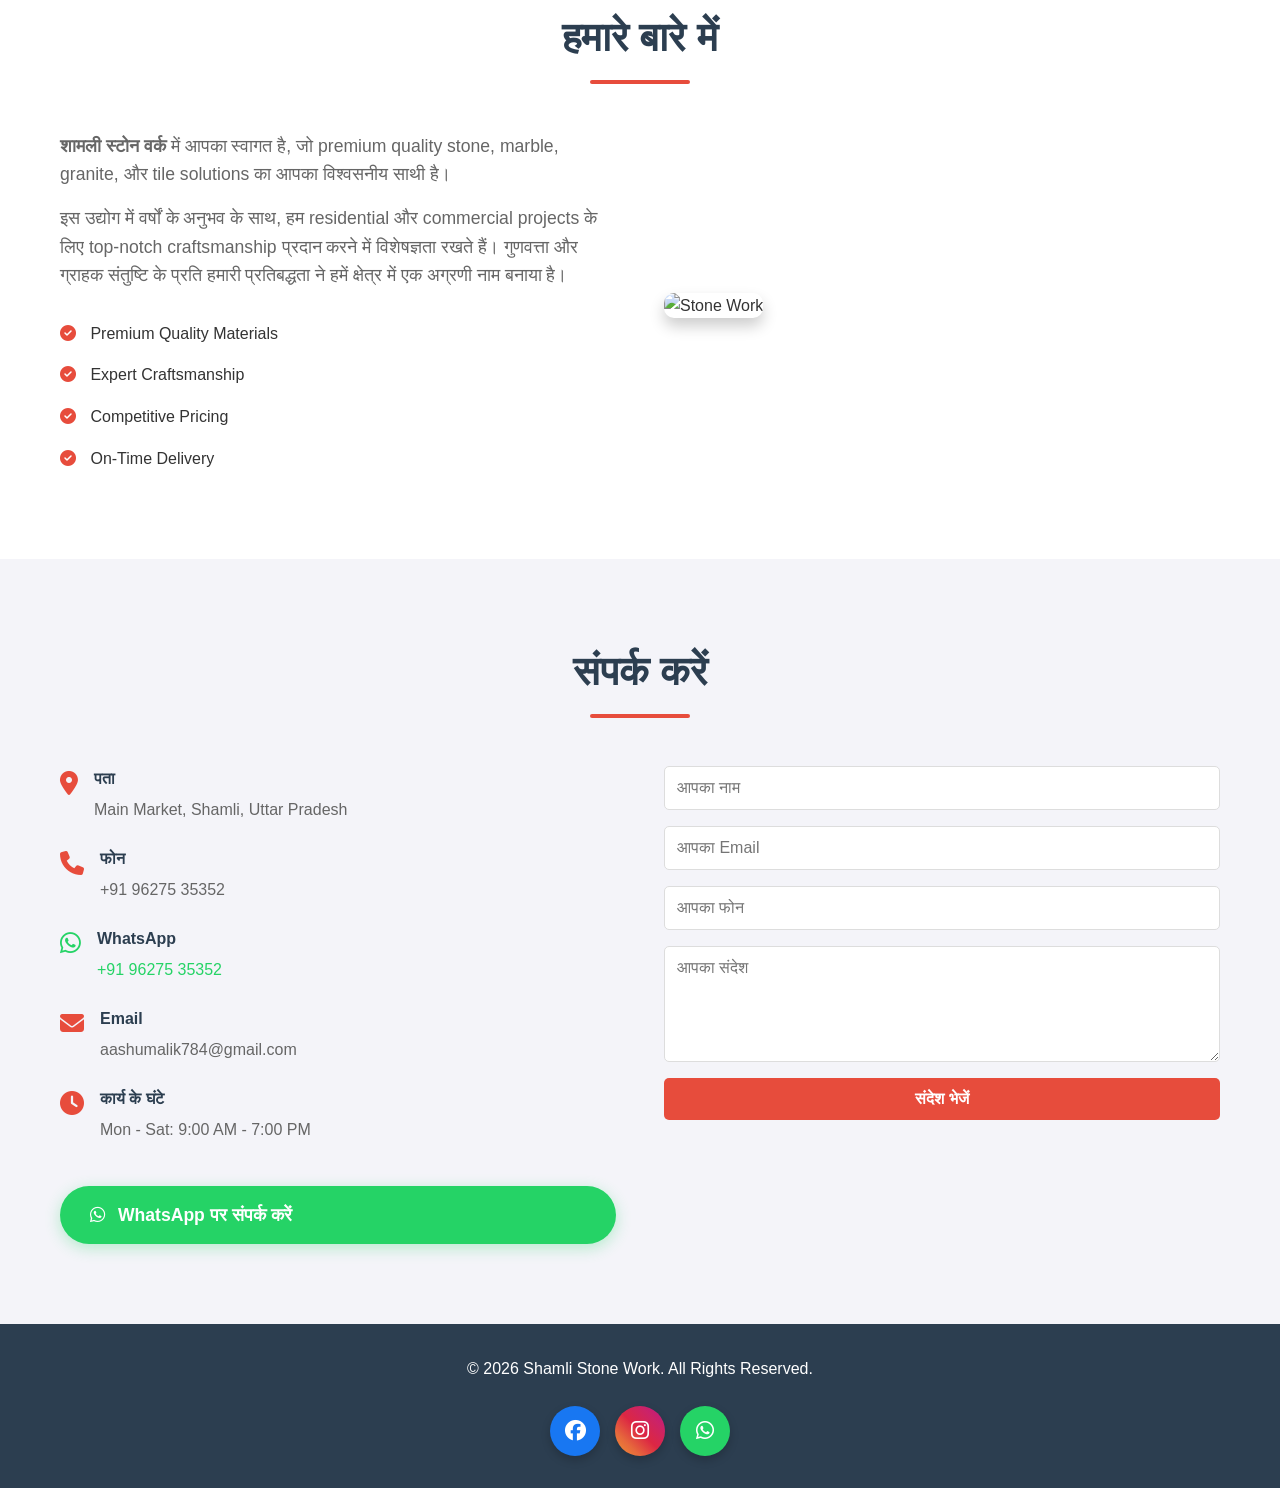
==== commit 32a73d00: "index.html" ====
--- a/index.html
+++ b/index.html
@@ -6,21 +6,16 @@
     <title>Shamli Stone Work - Premium Stone & Tile Solutions</title>
     <link rel="stylesheet" href="style.css">
     <link rel="stylesheet" href="https://cdnjs.cloudflare.com/ajax/libs/font-awesome/6.4.0/css/all.min.css">
-    
-    <!-- PWA Meta Tags -->
     <link rel="manifest" href="manifest.json">
     <meta name="theme-color" content="#2c3e50">
     <meta name="mobile-web-app-capable" content="yes">
     <meta name="apple-mobile-web-app-capable" content="yes">
     <meta name="apple-mobile-web-app-status-bar-style" content="black-translucent">
     <meta name="apple-mobile-web-app-title" content="Shamli Stone Work">
-    
-    <!-- Favicon -->
     <link rel="icon" type="image/png" sizes="192x192" href="icon-192.png">
     <link rel="apple-touch-icon" href="icon-192.png">
 </head>
 <body>
-    <!-- Navigation -->
     <nav class="navbar">
         <div class="container">
             <h1 class="logo">
@@ -42,7 +37,6 @@
         </div>
     </nav>
 
-    <!-- Hero Section -->
     <section id="home" class="hero">
         <div class="hero-content">
             <h1>Premium Quality Stone & Tile Work</h1>
@@ -51,7 +45,6 @@
         </div>
     </section>
 
-    <!-- Categories Section -->
     <section class="categories">
         <div class="container">
             <h2 class="section-title">हमारी सेवाएं</h2>
@@ -87,7 +80,6 @@
         </div>
     </section>
 
-    <!-- About Section -->
     <section id="about" class="about">
         <div class="container">
             <h2 class="section-title">हमारे बारे में</h2>
@@ -109,7 +101,6 @@
         </div>
     </section>
 
-    <!-- Contact Section -->
     <section id="contact" class="contact">
         <div class="container">
             <h2 class="section-title">संपर्क करें</h2>
@@ -167,7 +158,6 @@
         </div>
     </section>
 
-    <!-- Footer -->
     <footer>
         <div class="container">
             <p>&copy; 2026 Shamli Stone Work. All Rights Reserved.</p>
@@ -180,8 +170,6 @@
     </footer>
 
     <script src="script.js"></script>
-    
-    <!-- PWA Service Worker Registration -->
     <script>
         if ('serviceWorker' in navigator) {
             navigator.serviceWorker.register('/service-worker.js')
@@ -194,4 +182,4 @@
         }
     </script>
 </body>
-    </html>
+                                </html>
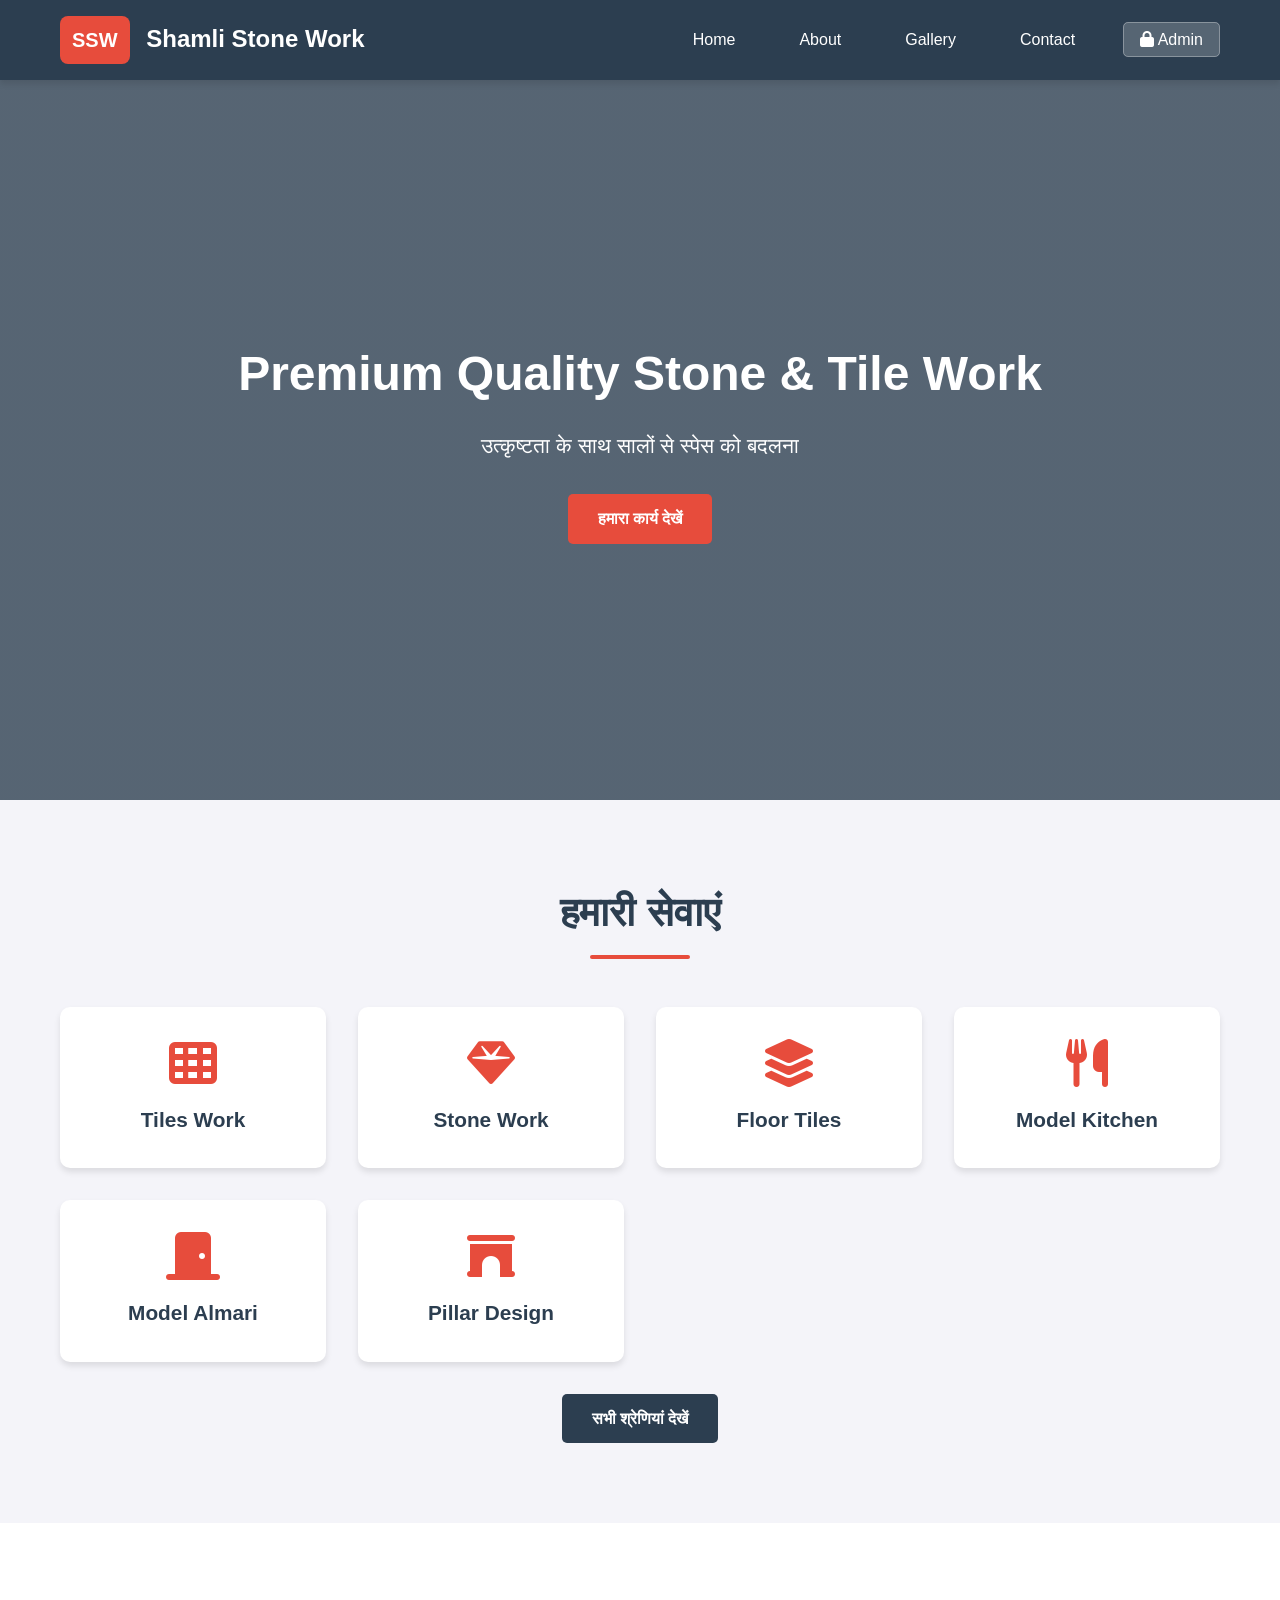
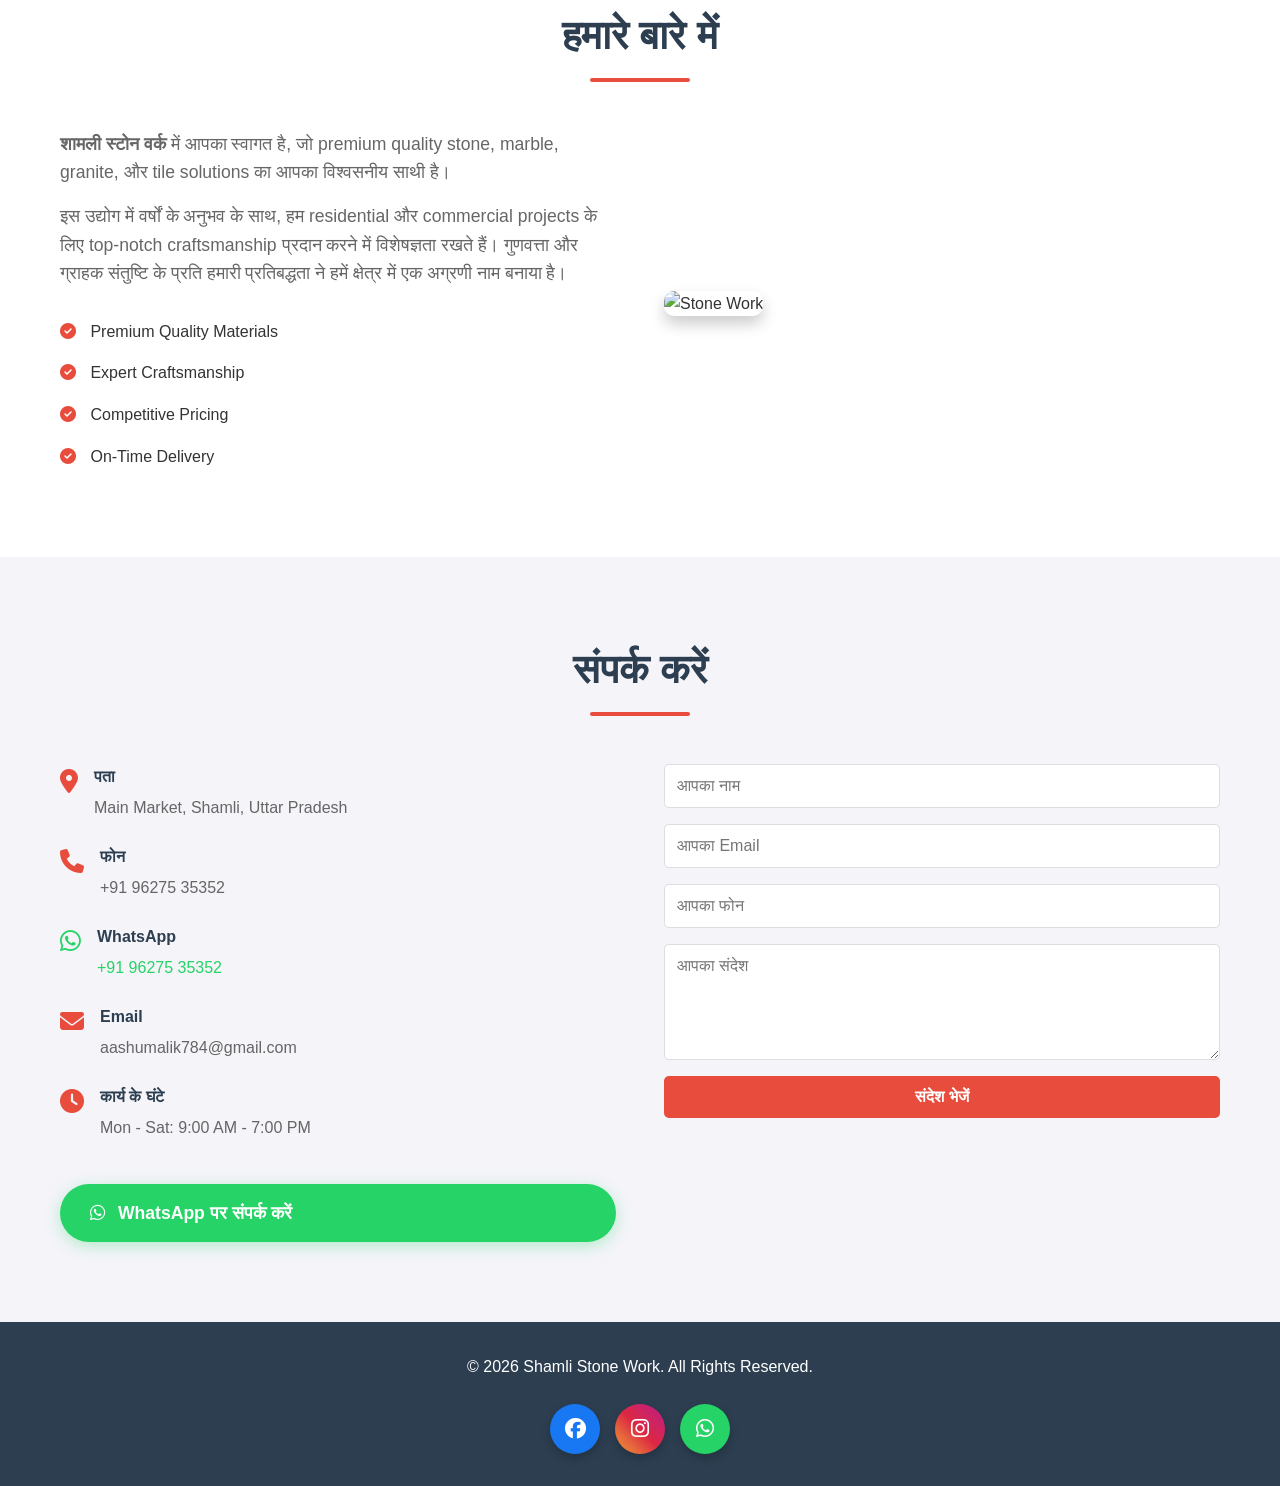
==== commit 4df8af7b: "index.html" ====
--- a/index.html
+++ b/index.html
@@ -19,8 +19,8 @@
     <nav class="navbar">
         <div class="container">
             <h1 class="logo">
-                <img src="icon-192.png" alt="SSW Logo" style="height: 50px; width: 50px; vertical-align: middle; margin-right: 10px; border-radius: 8px;">
-                Shamli Stone Work
+    <span style="display: inline-block; background: #e74c3c; color: white; padding: 8px 12px; border-radius: 8px; font-weight: bold; margin-right: 10px; font-size: 20px;">SSW</span>
+    Shamli Stone Work
             </h1>
             <ul class="nav-links">
                 <li><a href="#home">Home</a></li>
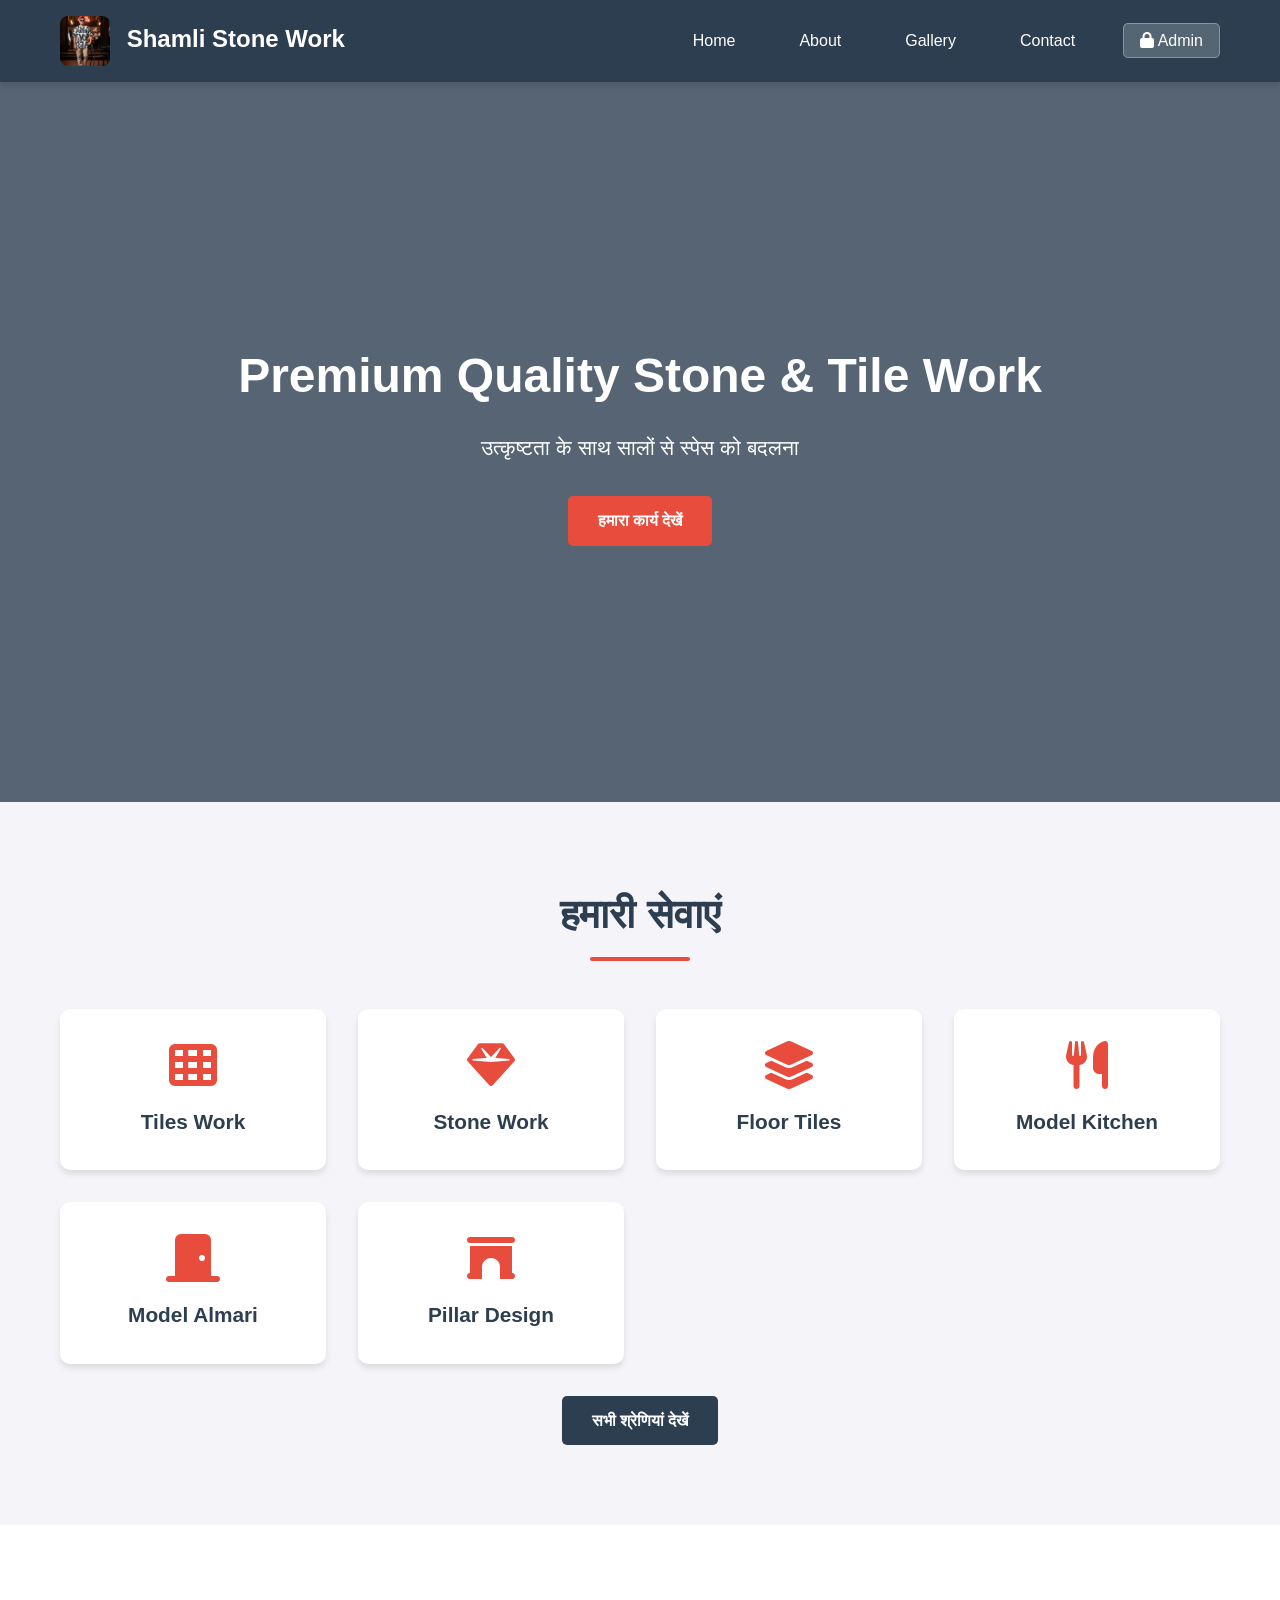
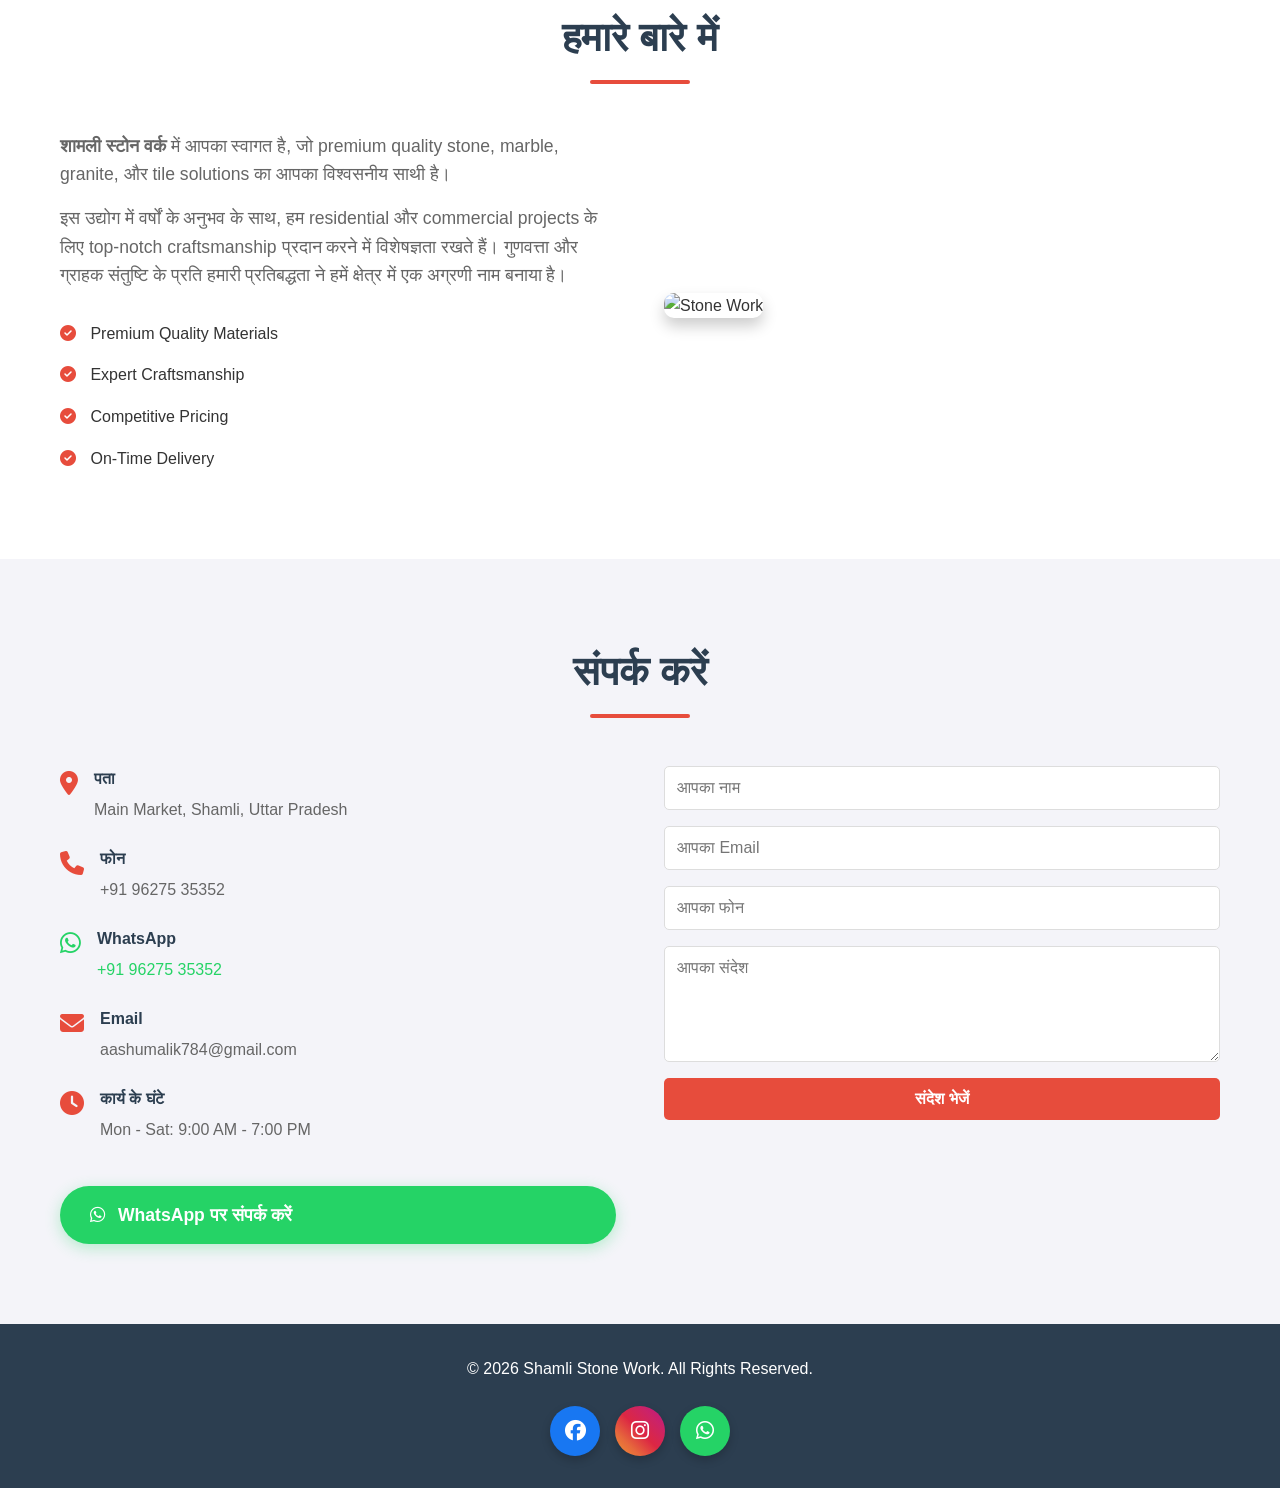
==== commit 34825355: "index.html Updated logo image source and adjusted HTML structure." ====
--- a/index.html
+++ b/index.html
@@ -12,15 +12,15 @@
     <meta name="apple-mobile-web-app-capable" content="yes">
     <meta name="apple-mobile-web-app-status-bar-style" content="black-translucent">
     <meta name="apple-mobile-web-app-title" content="Shamli Stone Work">
-    <link rel="icon" type="image/png" sizes="192x192" href="icon-192.png">
-    <link rel="apple-touch-icon" href="icon-192.png">
+    <link rel="icon" type="image/png" sizes="192x192" href="logo.png">
+    <link rel="apple-touch-icon" href="logo.png">
 </head>
 <body>
     <nav class="navbar">
         <div class="container">
             <h1 class="logo">
-    <span style="display: inline-block; background: #e74c3c; color: white; padding: 8px 12px; border-radius: 8px; font-weight: bold; margin-right: 10px; font-size: 20px;">SSW</span>
-    Shamli Stone Work
+                <img src="logo.png" alt="SSW Logo" style="height: 50px; width: 50px; vertical-align: middle; margin-right: 10px; border-radius: 8px; object-fit: cover;">
+                Shamli Stone Work
             </h1>
             <ul class="nav-links">
                 <li><a href="#home">Home</a></li>
@@ -177,9 +177,9 @@
                     console.log('✅ Service Worker registered successfully:', registration.scope);
                 })
                 .catch(error => {
-                    console.log('❌ Service Worker registration failed:', error);
+                    console.log(' Service Worker registration failed:', error);
                 });
         }
     </script>
 </body>
-                                </html>
+</html>
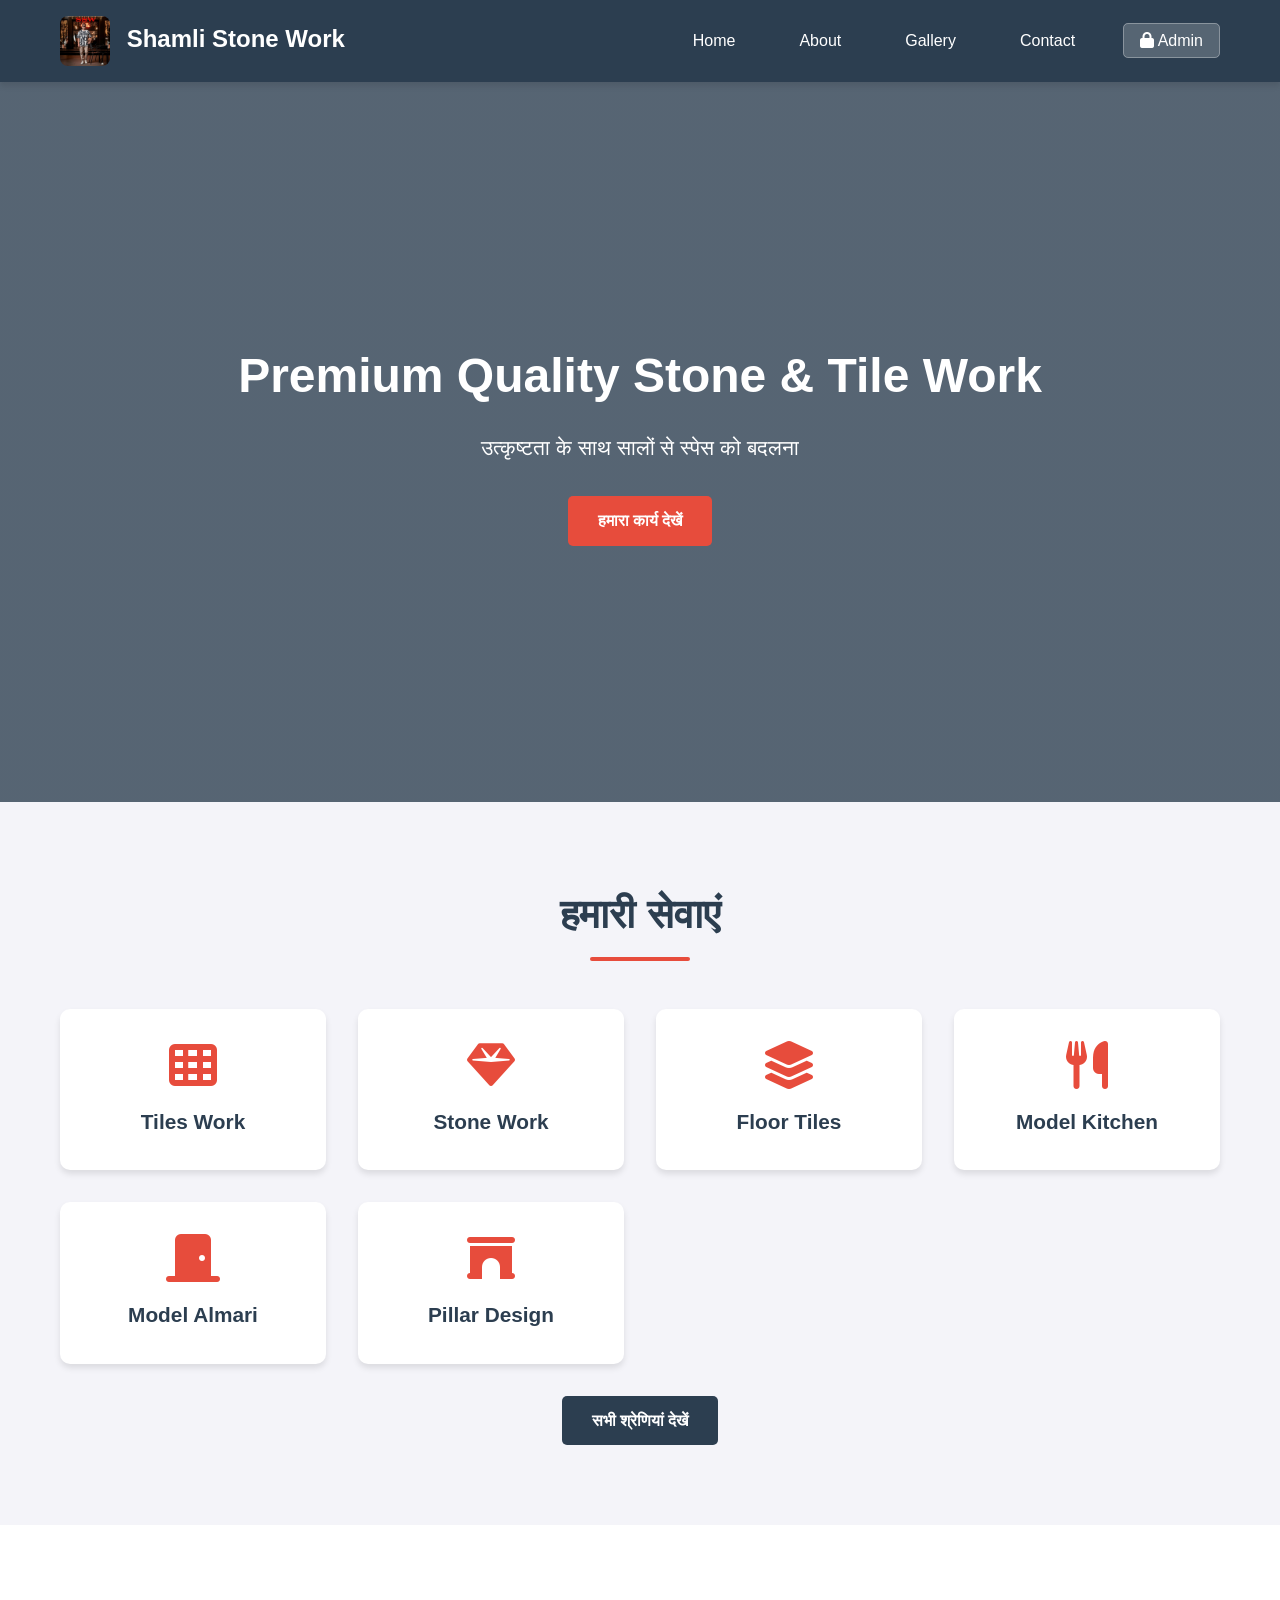
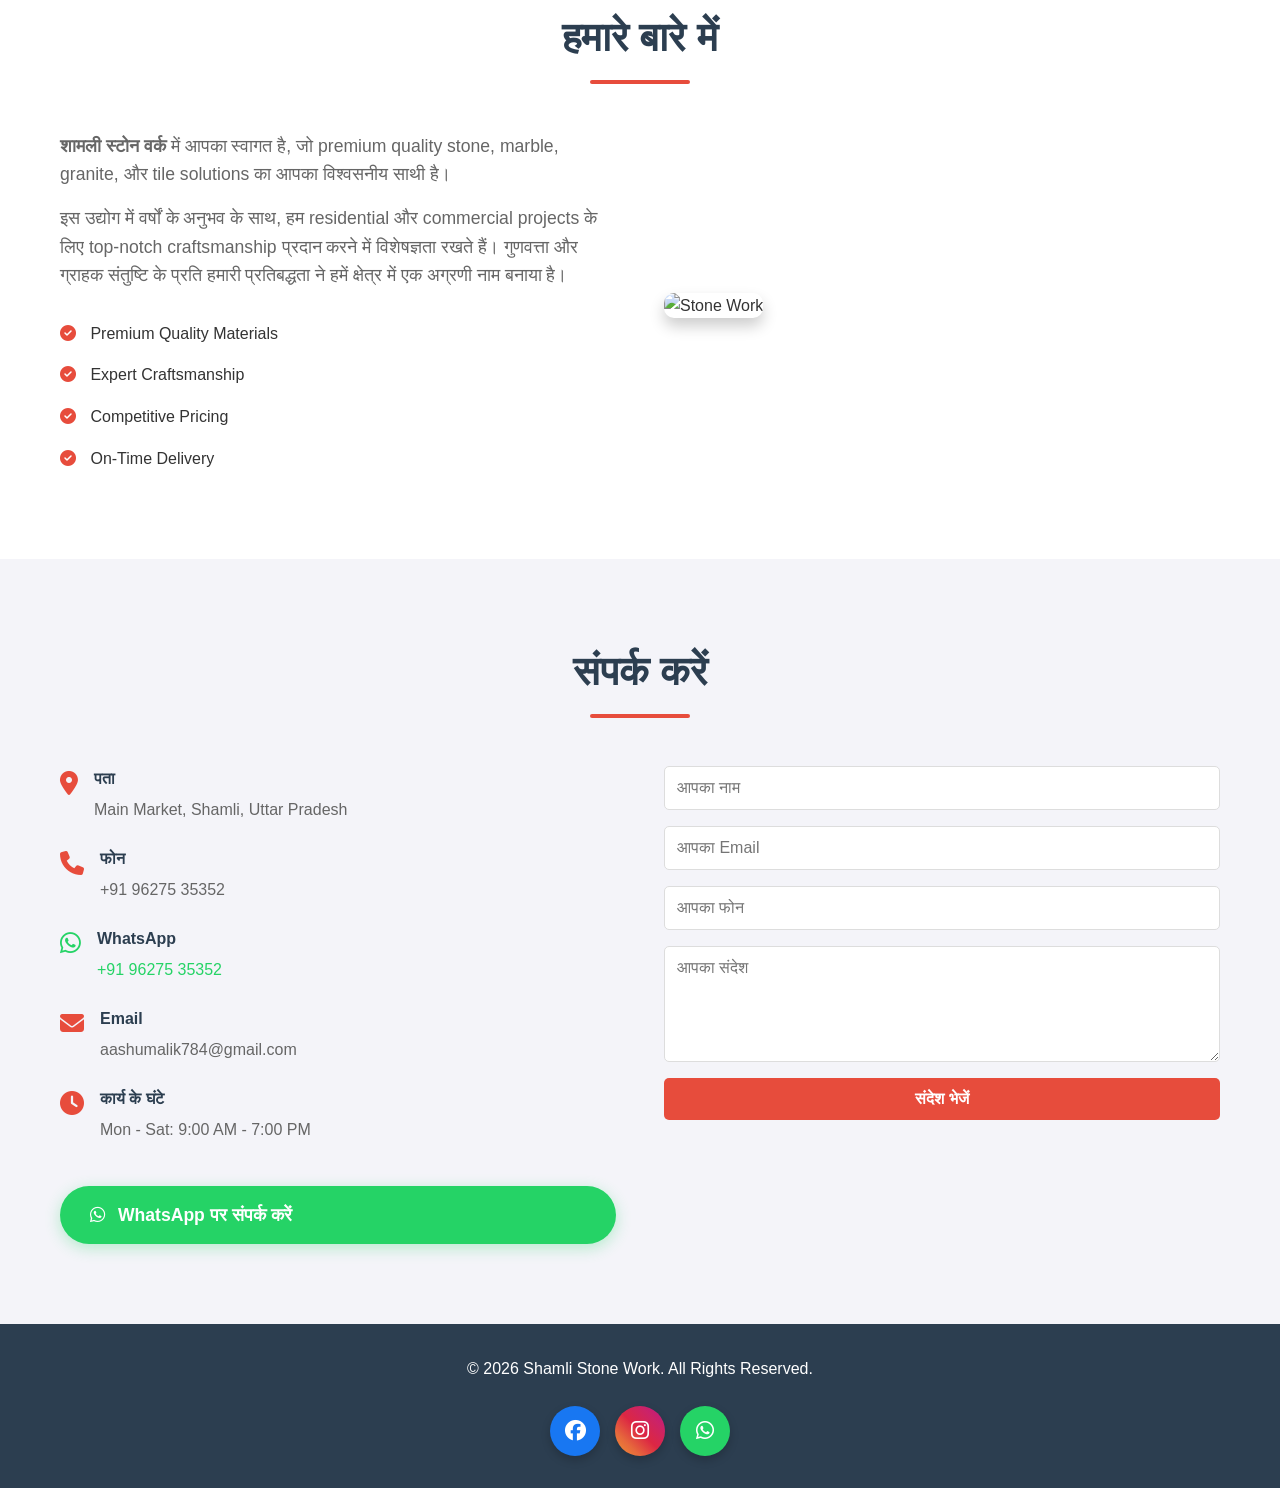
==== commit 4f36d39d: "index.html Updated logo image source from 'logo.png' to 'image.png'." ====
--- a/index.html
+++ b/index.html
@@ -19,7 +19,7 @@
     <nav class="navbar">
         <div class="container">
             <h1 class="logo">
-                <img src="logo.png" alt="SSW Logo" style="height: 50px; width: 50px; vertical-align: middle; margin-right: 10px; border-radius: 8px; object-fit: cover;">
+                <img src="image.png" alt="SSW Logo" style="height: 50px; width: 50px; vertical-align: middle; margin-right: 10px; border-radius: 8px; object-fit: cover;">
                 Shamli Stone Work
             </h1>
             <ul class="nav-links">
